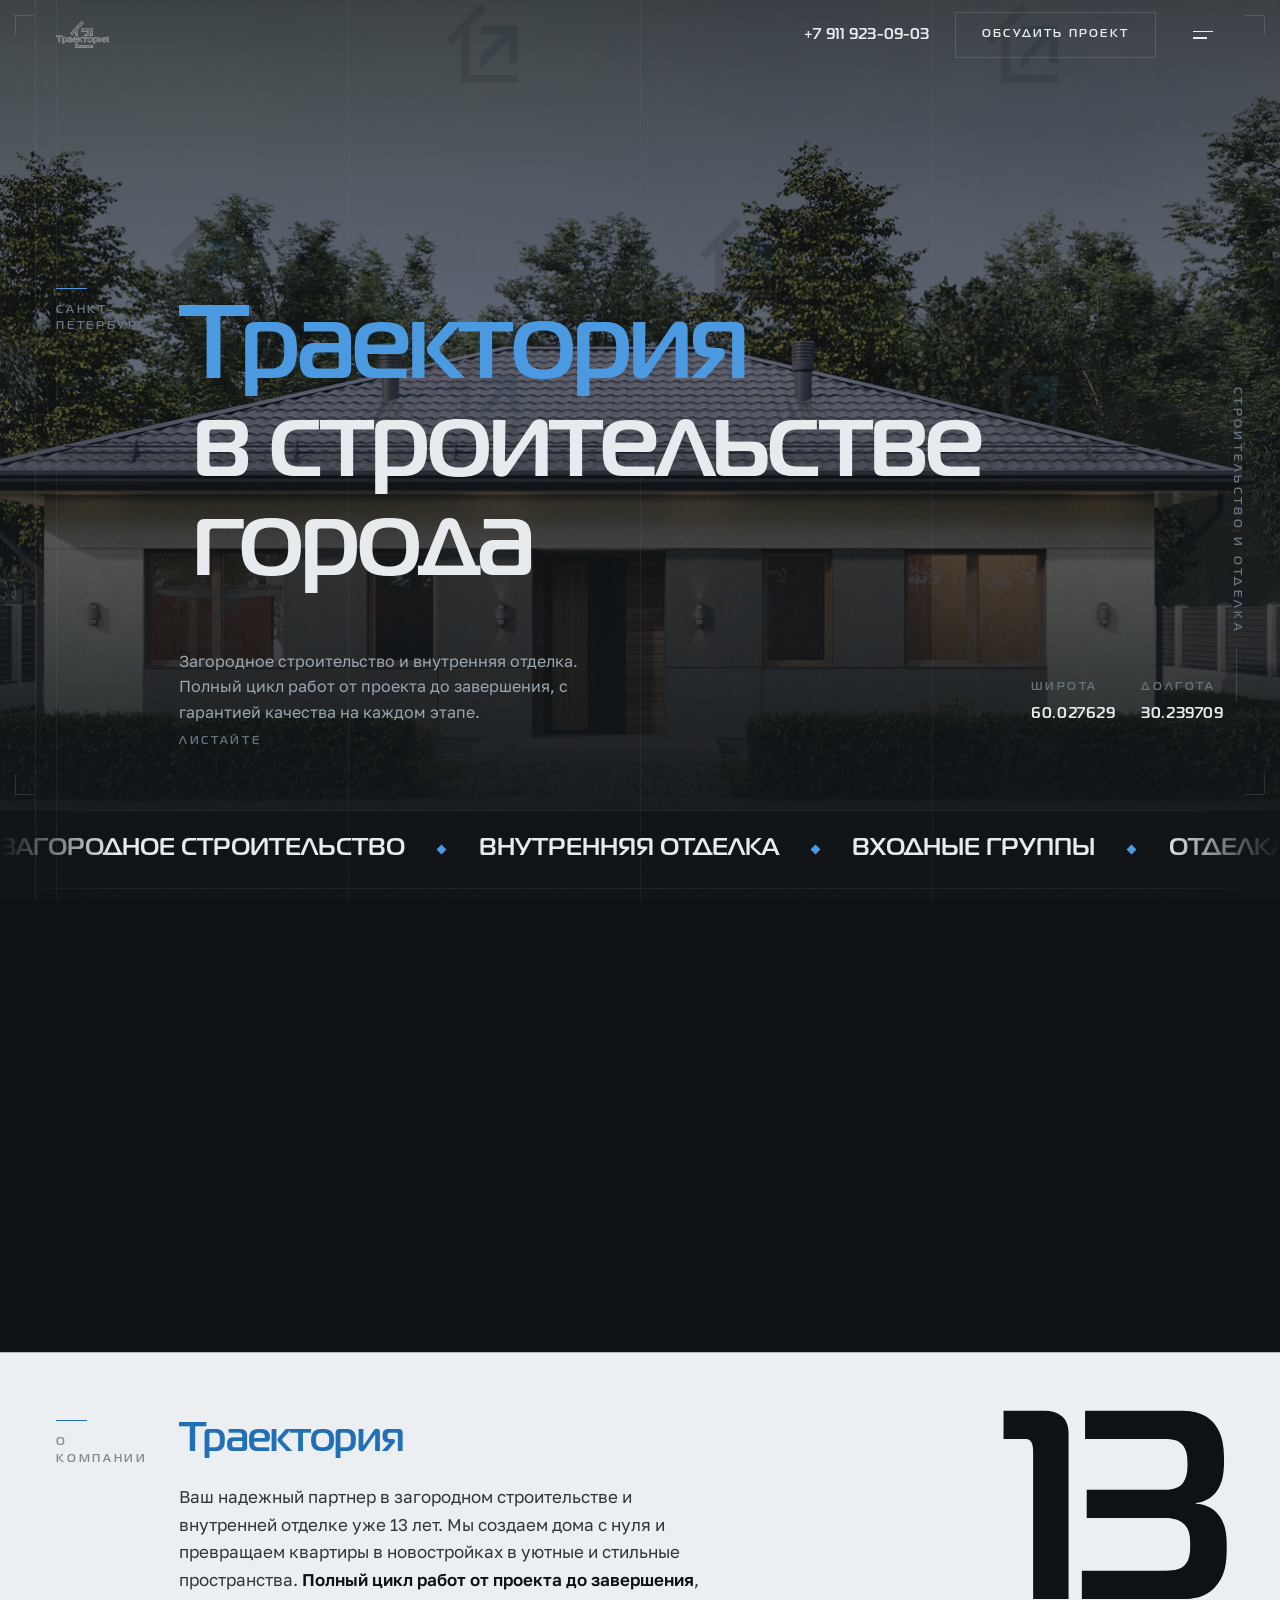
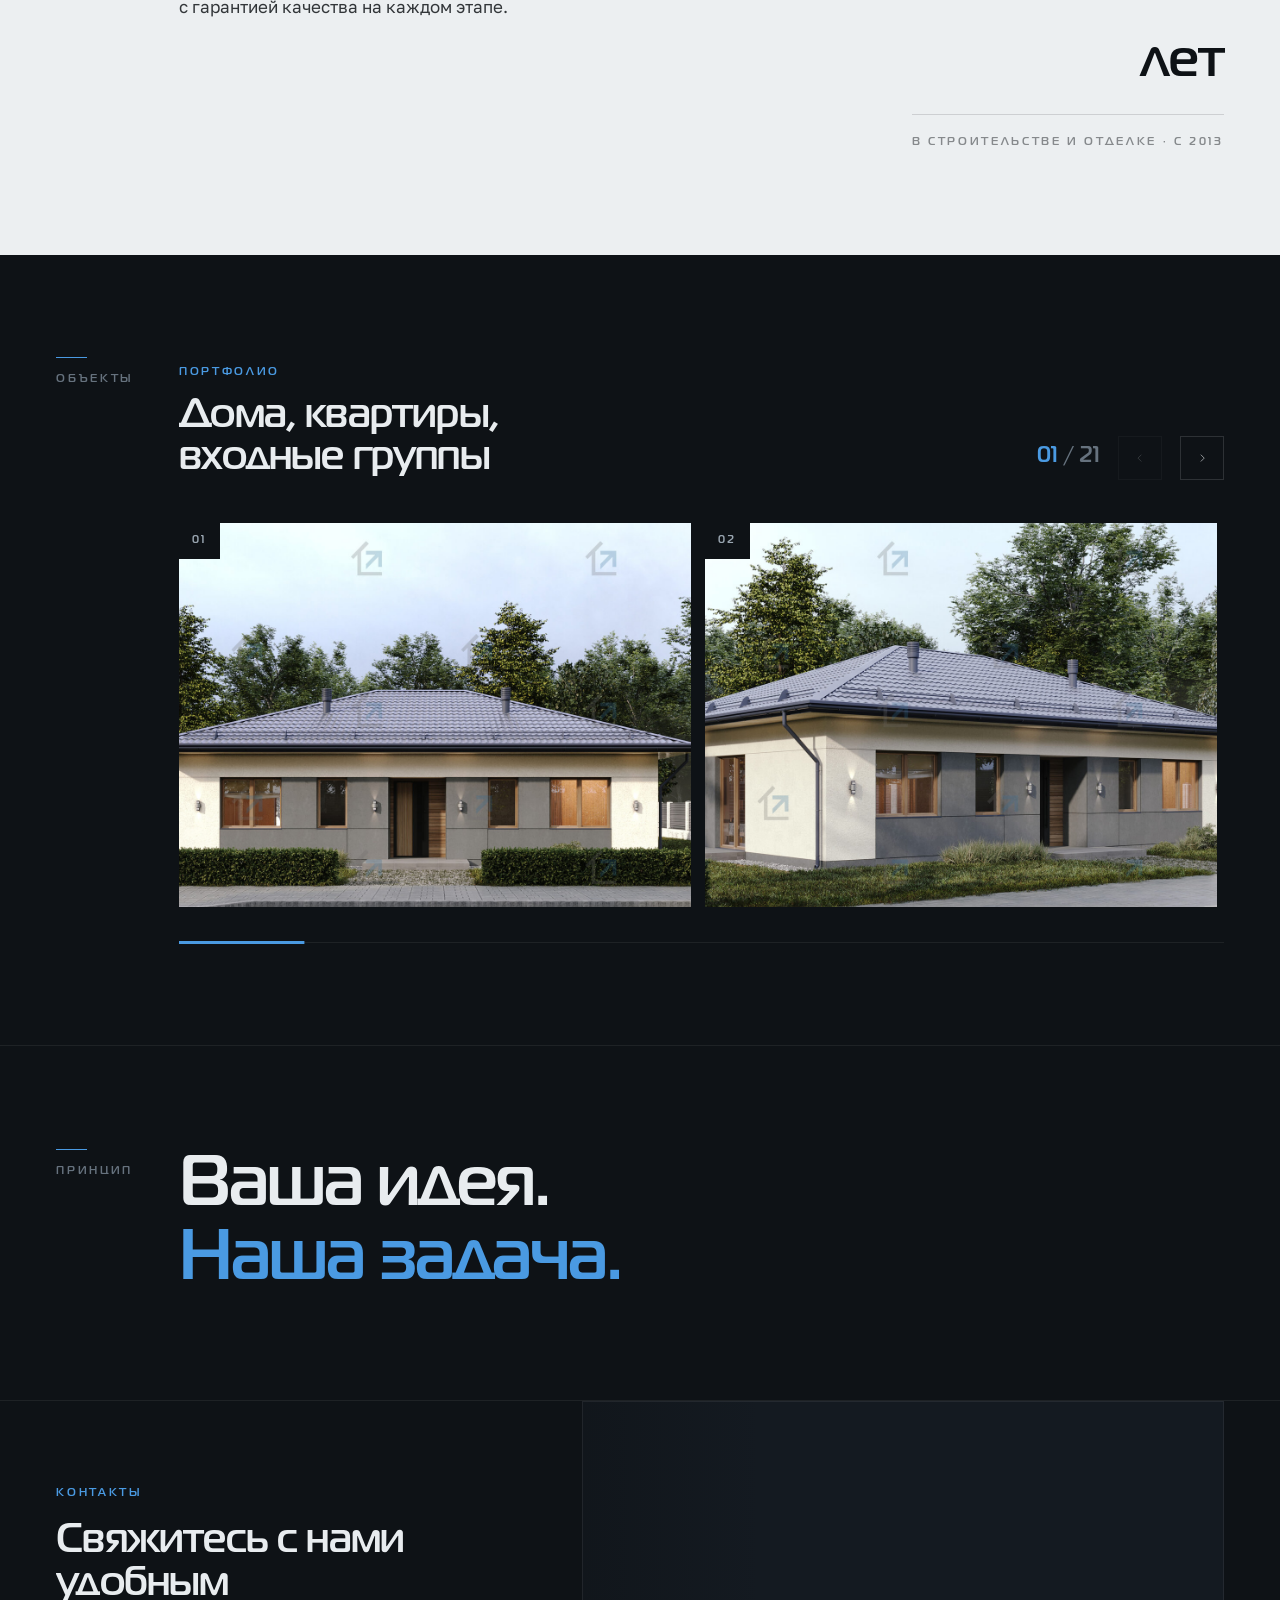
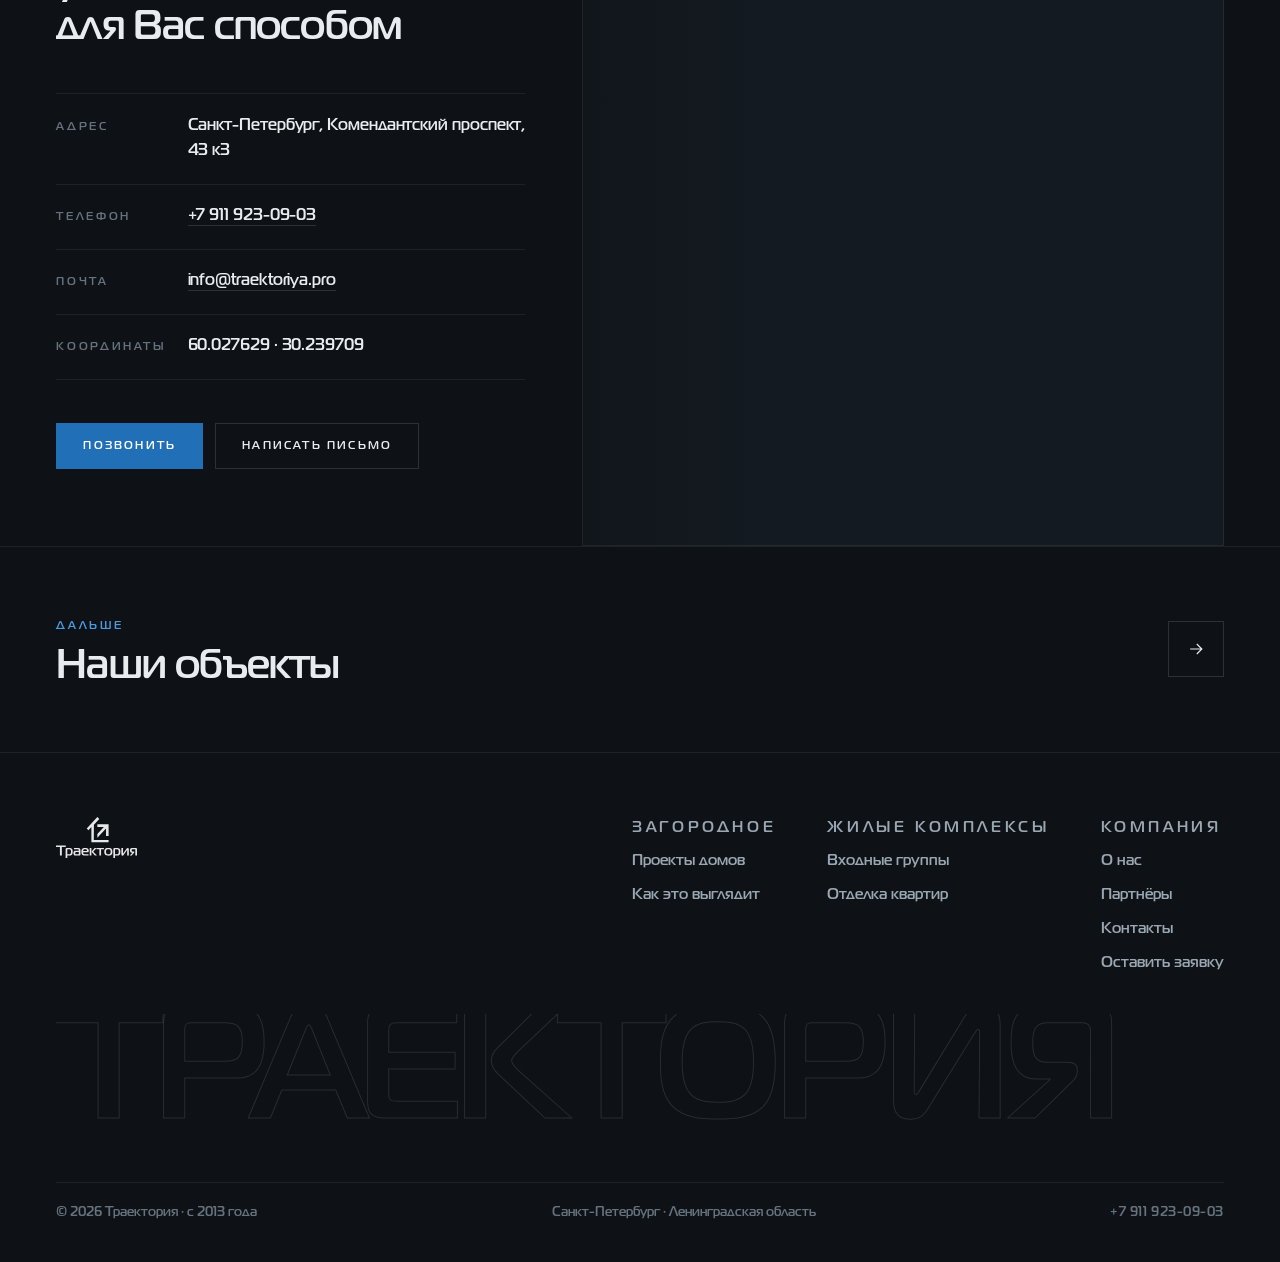
==== index.html @ 1bdcc2de "Сайт Траектория: первая версия" ====
<!DOCTYPE html>
<html lang="ru" class="no-js">
<head>
<meta charset="utf-8">
<meta name="viewport" content="width=device-width, initial-scale=1, viewport-fit=cover">
<title>Траектория. Строительство и отделка</title>
<meta name="description" content="Траектория: загородное строительство и внутренняя отделка в Санкт-Петербурге и Ленинградской области. Полный цикл работ от проекта до завершения, с гарантией качества на каждом этапе. С 2013 года.">
<meta name="theme-color" content="#0e1216">
<link rel="icon" href="assets/img/brand/logo-dark.svg">
<meta property="og:type" content="website">
<meta property="og:title" content="Траектория. Строительство и отделка">
<meta property="og:description" content="Траектория: загородное строительство и внутренняя отделка в Санкт-Петербурге и Ленинградской области. Полный цикл работ от проекта до завершения, с гарантией качества на каждом этапе. С 2013 года.">
<meta property="og:image" content="https://traektoriya.pro/assets/img/home/shot-01.jpg">
<meta property="og:locale" content="ru_RU">
<link rel="preconnect" href="https://fonts.googleapis.com">
<link rel="preconnect" href="https://fonts.gstatic.com" crossorigin>
<link rel="stylesheet" href="https://fonts.googleapis.com/css2?family=Golos+Text:wght@400;500;600&display=swap">
<link rel="stylesheet" href="assets/site.css">
</head>
<body>
<script>document.documentElement.classList.replace('no-js','js');</script>

<a class="skip" href="#main">Перейти к содержанию</a>
<div class="rules" aria-hidden="true"><i></i></div>
<div class="grain" aria-hidden="true"></div>
<div class="cur" id="cur" aria-hidden="true"><span class="cur__t">ТЯНИ</span></div>
<div class="cur-dot" id="curDot" aria-hidden="true"></div>

<div class="load" id="load" role="status" aria-live="polite" aria-label="Загрузка">
  <div class="load__half load__half--t"></div>
  <div class="load__half load__half--b"></div>
  <div class="load__in">
    <div class="load__mark">ТРАЕКТОРИЯ</div>
    <div class="load__line"><i id="loadLine"></i></div>
    <div class="load__meta">
      <span class="label">Санкт-Петербург · Ленинградская область</span>
      <span class="load__pct"><span id="loadPct">00</span><sup>%</sup></span>
    </div>
  </div>
</div>

<div class="gauge" id="gauge" aria-hidden="true"><b id="gaugeFill"></b></div>

<header class="hdr" id="hdr">
  <div class="hdr__in">
    <a class="hdr__logo" href="index.html" aria-label="Траектория, на главную">
      <img src="assets/img/brand/logo-dark.svg" alt="Траектория" width="160" height="38">
    </a>
    <nav class="hdr__nav" aria-label="Основное">
      <a class="hdr__tel mono" href="tel:+79119230903">+7 911 923-09-03</a>
      <a class="cta magnet" href="zayavka.html">Обсудить проект</a>
      <button class="burger" id="burger" type="button" aria-label="Открыть меню" aria-expanded="false" aria-controls="sheet">
        <i></i><i></i>
      </button>
    </nav>
  </div>
</header>

<div class="sheet" id="sheet" aria-hidden="true">
  <nav class="sheet__nav" aria-label="Разделы сайта">
    <div class="sheet__row"><a class="sheet__link" aria-current="page" href="index.html"><span>00</span>Главная</a></div>
    <div class="sheet__row"><a class="sheet__link" href="villageprojects.html"><span>З-01</span>Проекты домов</a></div>
    <div class="sheet__row"><a class="sheet__link" href="villagerealization.html"><span>З-02</span>Как это выглядит</a></div>
    <div class="sheet__row"><a class="sheet__link" href="projects.html"><span>Ж-01</span>ЖК: входные группы</a></div>
    <div class="sheet__row"><a class="sheet__link" href="otdelkajk.html"><span>Ж-02</span>ЖК: отделка квартир</a></div>
    <div class="sheet__row"><a class="sheet__link" href="partners.html"><span>П</span>Партнёры</a></div>
    <div class="sheet__row"><a class="sheet__link" href="about.html"><span>О</span>О компании</a></div>
    <div class="sheet__row"><a class="sheet__link" href="contacts.html"><span>К</span>Контакты</a></div>
  </nav>
  <div class="sheet__foot">
    <a class="mono" href="tel:+79119230903">+7 911 923-09-03</a>
    <a href="mailto:info@traektoriya.pro">info@traektoriya.pro</a>
    <span>Санкт-Петербург, Комендантский проспект, 43&nbsp;к3</span>
  </div>
</div>

<main id="main">

  <section class="phead phead--img" style="min-height:clamp(600px,90svh,940px);display:flex;align-items:flex-end;padding-bottom:clamp(36px,4.6vw,72px)">
    <div class="phead__bg" data-parallax aria-hidden="true" style="inset:-8% 0">
      <img src="assets/img/home/shot-01.jpg" alt="" data-hero-img fetchpriority="high" decoding="async" style="opacity:1">
    </div>
    <span class="marks" aria-hidden="true"></span>
    <span class="edge" aria-hidden="true">Строительство и отделка</span>
    <div class="phead__in wrap grid">
      <span class="label">Санкт-Петербург</span>
      <div>
        <h1 style="font-size:var(--d1);line-height:.94">
          <span class="l" style="--dl:0ms"><span style="color:var(--brand-lift)">Траектория</span></span>
          <span class="l" style="--dl:110ms"><span style="padding-left:.13em">в строительстве</span></span>
          <span class="l" style="--dl:220ms"><span style="padding-left:.13em">города</span></span>
        </h1>
        <div style="margin-top:clamp(30px,4vw,60px);display:flex;flex-wrap:wrap;align-items:flex-end;justify-content:space-between;gap:24px clamp(24px,4vw,64px)">
          <p class="phead__lead rv" style="--dl:120ms;margin:0;max-width:44ch">Загородное строительство и внутренняя отделка.
            Полный цикл работ от проекта до завершения, с гарантией качества на каждом этапе.</p>
          <div class="rv" style="--dl:220ms;display:flex;gap:clamp(16px,2vw,34px);align-items:flex-end">
            <div style="display:grid;gap:6px"><span class="label">Широта</span><b class="mono" style="font-family:var(--display);font-size:clamp(15px,1.15vw,19px)">60.027629</b></div>
            <div style="display:grid;gap:6px"><span class="label">Долгота</span><b class="mono" style="font-family:var(--display);font-size:clamp(15px,1.15vw,19px)">30.239709</b></div>
          </div>
        </div>
        <div class="cue rv" style="--dl:320ms"><i></i><span class="label">Листайте</span></div>
      </div>
    </div>
  </section>

  <div class="ticker" aria-hidden="true">
    <div class="ticker__row">
      <div class="ticker__set"><span>Загородное строительство</span><span>Внутренняя отделка</span><span>Входные группы</span><span>Отделка квартир</span><span>Полный цикл работ</span></div>
      <div class="ticker__set"><span>Загородное строительство</span><span>Внутренняя отделка</span><span>Входные группы</span><span>Отделка квартир</span><span>Полный цикл работ</span></div>
    </div>
  </div>

  <section class="section">
    <div class="wrap grid">
      <span class="label">Подход</span>
      <p class="rv" style="margin:0;font-family:var(--display);font-weight:700;font-size:var(--d2);line-height:1.04;letter-spacing:-.028em">У&nbsp;нас <span style="position:relative;display:inline-block;vertical-align:top"><span id="ghost" style="visibility:hidden;display:block"></span><span id="typed" style="position:absolute;inset:0;display:block;color:var(--brand-lift)"></span></span></p>
    </div>
  </section>

  <section class="section section--paper">
    <div class="wrap grid">
      <span class="label">О компании</span>
      <div style="display:grid;grid-template-columns:minmax(0,1fr) minmax(0,.86fr);gap:clamp(34px,5vw,90px);align-items:start">
        <div>
          <h2 style="margin:0 0 22px;font-family:var(--display);font-weight:700;font-size:var(--d3);line-height:1;letter-spacing:-.02em;color:var(--brand)"><span class="l"><span>Траектория</span></span></h2>
          <div class="article rv" style="--dl:90ms">
            <p>Ваш надежный партнер в загородном строительстве и внутренней отделке уже 13 лет.
            Мы создаем дома с нуля и превращаем квартиры в новостройках в уютные и стильные пространства.
            <strong>Полный цикл работ от проекта до завершения</strong>, с гарантией качества на каждом этапе.</p>
          </div>
        </div>
        <div class="fig rv" style="justify-self:end">
          <span class="fig__n" data-count="13">13</span>
          <span class="fig__u">лет</span>
          <div class="fig__rule"></div>
          <span class="label">В строительстве и отделке · с 2013</span>
        </div>
      </div>
    </div>
  </section>

  <section class="section" id="works">
    <div class="wrap grid">
      <span class="label">Объекты</span>
      <div>
        <div class="works__head">
          <div>
            <span class="label label--brand">Портфолио</span>
            <h2 style="margin:12px 0 0;font-family:var(--display);font-weight:700;font-size:var(--d3);line-height:1.04;letter-spacing:-.02em">
              <span class="l" style="--dl:0ms"><span>Дома, квартиры,</span></span>
              <span class="l" style="--dl:100ms"><span>входные группы</span></span>
            </h2>
          </div>
          <div class="works__ctrl">
            <span class="works__idx" id="wIdx" aria-live="polite"><b>01</b><span> / 21</span></span>
            <button class="arw" id="wPrev" type="button" aria-label="Предыдущий объект"><svg viewBox="0 0 24 24" aria-hidden="true"><path d="M15 4 7 12l8 8"/></svg></button>
            <button class="arw" id="wNext" type="button" aria-label="Следующий объект"><svg viewBox="0 0 24 24" aria-hidden="true"><path d="M9 4l8 8-8 8"/></svg></button>
          </div>
        </div>
        <div class="rail" id="rail" tabindex="0" role="region" aria-label="Лента объектов"></div>
        <div class="works__bar"><i id="wBar"></i></div>
      </div>
    </div>
  </section>

  <section class="section" style="border-top:1px solid var(--rule-soft)">
    <div class="wrap grid">
      <span class="label">Принцип</span>
      <h2 style="margin:0;font-family:var(--display);font-weight:700;font-size:var(--d2);line-height:1.04;letter-spacing:-.028em">
        <span class="l" style="--dl:0ms"><span>Ваша идея.</span></span>
        <span class="l" style="--dl:120ms"><span><em style="font-style:normal;color:var(--brand-lift)">Наша задача.</em></span></span>
      </h2>
    </div>
  </section>

  <section class="contact" id="contact">
    <div class="wrap">
      <div class="contact__grid">
        <div class="contact__panel">
          <span class="label label--brand">Контакты</span>
          <h2 class="contact__title">
            <span class="l" style="--dl:0ms"><span>Свяжитесь с нами удобным</span></span>
            <span class="l" style="--dl:100ms"><span>для Вас способом</span></span>
          </h2>
          <div class="rows rv">
            <div class="row"><span class="label">Адрес</span><span class="row__v">Санкт-Петербург, Комендантский проспект, 43&nbsp;к3</span></div>
            <div class="row"><span class="label">Телефон</span><span class="row__v mono"><a href="tel:+79119230903">+7 911 923-09-03</a></span></div>
            <div class="row"><span class="label">Почта</span><span class="row__v"><a href="mailto:info@traektoriya.pro">info@traektoriya.pro</a></span></div>
            <div class="row"><span class="label">Координаты</span><span class="row__v mono">60.027629 · 30.239709</span></div>
          </div>
          <div class="contact__cta rv" style="--dl:90ms">
            <a class="cta cta--solid magnet" href="tel:+79119230903">Позвонить</a>
            <a class="cta magnet" href="mailto:info@traektoriya.pro">Написать письмо</a>
          </div>
        </div>
        <div class="contact__map">
          <iframe loading="lazy" title="Карта: Санкт-Петербург, Комендантский проспект, 43 к3"
            src="https://yandex.ru/map-widget/v1/?ll=30.239709%2C60.027629&amp;z=16&amp;pt=30.239709,60.027629,pm2blm"></iframe>
        </div>
      </div>
    </div>
  </section>

  <a class="next" href="projects.html">
    <div class="wrap next__in">
      <div>
        <span class="label label--brand">Дальше</span>
        <div class="next__t" style="margin-top:10px">Наши объекты</div>
      </div>
      <span class="next__a" aria-hidden="true">
        <svg viewBox="0 0 24 24"><path d="M5 12h14M13 6l6 6-6 6"/></svg>
      </span>
    </div>
  </a>
</main>

<footer class="ftr">
  <div class="wrap">
    <div class="ftr__top">
      <a class="ftr__logo" href="index.html" aria-label="Траектория, на главную">
        <img src="assets/img/brand/logo-light.svg" alt="Траектория" width="180" height="54" loading="lazy">
      </a>
      <div class="ftr__cols">
        <div class="ftr__col">
          <span class="label">Загородное</span>
          <a href="villageprojects.html">Проекты домов</a>
          <a href="villagerealization.html">Как это выглядит</a>
        </div>
        <div class="ftr__col">
          <span class="label">Жилые комплексы</span>
          <a href="projects.html">Входные группы</a>
          <a href="otdelkajk.html">Отделка квартир</a>
        </div>
        <div class="ftr__col">
          <span class="label">Компания</span>
          <a href="about.html">О нас</a>
          <a href="partners.html">Партнёры</a>
          <a href="contacts.html">Контакты</a>
          <a href="zayavka.html">Оставить заявку</a>
        </div>
      </div>
    </div>
    <div class="ftr__mark" aria-hidden="true">ТРАЕКТОРИЯ</div>
    <div class="ftr__bot">
      <span>© <span id="yr">2026</span> Траектория · с 2013 года</span>
      <span>Санкт-Петербург · Ленинградская область</span>
      <a class="mono" href="tel:+79119230903">+7 911 923-09-03</a>
    </div>
  </div>
</footer>

<div class="dock" id="dock">
  <div class="dock__in">
    <a class="cta cta--solid" href="tel:+79119230903">Позвонить</a>
    <a class="cta" href="zayavka.html">Заявка</a>
  </div>
</div>

<div class="lb" id="lb" role="dialog" aria-modal="true" aria-label="Просмотр объекта">
  <div class="lb__bar">
    <span class="lb__title" id="lbTitle"></span>
    <button class="lb__x" id="lbX" type="button" aria-label="Закрыть">
      <svg viewBox="0 0 24 24" aria-hidden="true"><path d="M5 5l14 14M19 5L5 19"/></svg>
    </button>
  </div>
  <div class="lb__fig"><img id="lbImg" alt=""></div>
  <div class="lb__nav">
    <button class="arw" id="lbPrev" type="button" aria-label="Предыдущее фото">
      <svg viewBox="0 0 24 24" aria-hidden="true"><path d="M15 4 7 12l8 8"/></svg>
    </button>
    <span class="lb__idx" id="lbIdx">01 / 01</span>
    <button class="arw" id="lbNext" type="button" aria-label="Следующее фото">
      <svg viewBox="0 0 24 24" aria-hidden="true"><path d="M9 4l8 8-8 8"/></svg>
    </button>
  </div>
</div>

<script type="application/ld+json">
{"@context":"https://schema.org","@type":"GeneralContractor","name":"Траектория",
"url":"https://traektoriya.pro/","telephone":"+7 911 923-09-03","email":"info@traektoriya.pro","foundingDate":"2013",
"address":{"@type":"PostalAddress","streetAddress":"Комендантский проспект, 43 к3","addressLocality":"Санкт-Петербург","addressCountry":"RU"},
"geo":{"@type":"GeoCoordinates","latitude":60.027629,"longitude":30.239709},
"areaServed":["Санкт-Петербург","Ленинградская область"]}
</script>

<script>
window.SHOTS=["assets/img/home/shot-01.jpg", "assets/img/home/shot-02.jpg", "assets/img/home/shot-03.jpg", "assets/img/home/shot-04.jpg", "assets/img/home/shot-05.jpg", "assets/img/home/shot-06.jpg", "assets/img/home/shot-07.jpg", "assets/img/home/shot-08.jpg", "assets/img/home/shot-09.jpg", "assets/img/home/shot-10.jpg", "assets/img/home/shot-11.jpg", "assets/img/home/shot-12.jpg", "assets/img/home/shot-13.jpg", "assets/img/home/shot-14.jpg", "assets/img/home/shot-15.jpg", "assets/img/home/shot-16.jpg", "assets/img/home/shot-17.jpg", "assets/img/home/shot-18.jpg", "assets/img/home/shot-19.jpg", "assets/img/home/shot-20.jpg", "assets/img/home/shot-21.jpg"];
window.PHRASES=["полный цикл работ", "свой проект и своя бригада", "дома под ключ", "отделка квартир в новостройках", "гарантия на каждом этапе"];
</script>
<script src="assets/site.js"></script>
</body>
</html>
---- assets/site.css ----
/* Оформление сайта: токены, сетка, компоненты. */

/* Фирменный шрифт заголовков */
@font-face{font-family:'Magistral';font-weight:700;font-style:normal;font-display:swap;
  src:url('MagistralC-Bold.woff') format('woff')}

:root{
  --ground:#0e1216;
  --ground-2:#141a21;
  --ground-3:#1a222b;
  --paper:#eceff1;
  --ink:#0e1216;

  --brand:#206fb7;
  --brand-lift:#4a9ae2;

  --text:#e8ecef;
  --text-dim:#9aa6b1;
  --text-mute:#66727e;
  --rule:rgba(232,236,239,.14);
  --rule-soft:rgba(232,236,239,.07);
  --rule-ink:rgba(14,18,22,.14);

  --display:'Magistral','Arial Narrow',Arial,sans-serif;
  --text-face:'Golos Text','Onest','Manrope',-apple-system,BlinkMacSystemFont,'Segoe UI',Roboto,Arial,sans-serif;

  --gut:clamp(20px,4.4vw,72px);
  --rail:clamp(0px,7vw,116px);
  --col:min(100% - 2 * var(--gut), 1320px);
  --hdr:clamp(64px,5.4vw,92px);

  --d1:clamp(44px,8.2vw,150px);
  --d2:clamp(34px,5.6vw,104px);
  --d3:clamp(26px,3.2vw,56px);
  --d4:clamp(21px,1.9vw,32px);
  --num:clamp(150px,21vw,330px);
  --body:clamp(16px,1.12vw,19px);
  --label:11px;

  --exp:cubic-bezier(.16,1,.3,1);
  --smooth:cubic-bezier(.5,0,0,1);
}

*,*::before,*::after{box-sizing:border-box}
html{-webkit-text-size-adjust:100%;overflow-x:clip;scroll-behavior:smooth}
@media (prefers-reduced-motion:reduce){html{scroll-behavior:auto}}
body{margin:0;background:var(--ground);color:var(--text);
     font-family:var(--text-face);font-size:var(--body);font-weight:400;line-height:1.6;
     -webkit-font-smoothing:antialiased;overflow-x:hidden}
a{color:inherit;text-decoration:none}
img{display:block;max-width:100%}
button{font:inherit;color:inherit;background:none;border:0;cursor:pointer}
:focus-visible{outline:1px solid var(--brand-lift);outline-offset:4px}
::selection{background:var(--brand);color:#fff}

.wrap{width:var(--col);margin-inline:auto}
.grid{display:grid;grid-template-columns:var(--rail) minmax(0,1fr);gap:0 clamp(16px,2.6vw,44px)}
.grid>.label{align-self:start;position:sticky;top:calc(env(safe-area-inset-top,0px) + var(--hdr) + 26px)}
@media (max-width:820px){
  .grid{grid-template-columns:1fr}
  .grid>.label{position:relative;top:auto;margin-bottom:14px}
}

.grain{position:fixed;inset:0;z-index:6;pointer-events:none;opacity:.045;contain:strict;
  transform:translateZ(0);
  background-image:url("data:image/svg+xml;utf8,<svg xmlns='http://www.w3.org/2000/svg' width='180' height='180'><filter id='n'><feTurbulence type='fractalNoise' baseFrequency='.85' numOctaves='3' stitchTiles='stitch'/></filter><rect width='180' height='180' filter='url(%23n)' opacity='.85'/></svg>")}
@media (prefers-reduced-motion:reduce){.grain{display:none}}

.label{font-family:var(--display);font-size:var(--label);font-weight:500;letter-spacing:.24em;text-transform:uppercase;
       color:var(--text-mute);font-variant-numeric:tabular-nums;line-height:1.5}
.label--brand{color:var(--brand-lift)}
.mono{font-family:var(--display);font-variant-numeric:tabular-nums;letter-spacing:.04em}

.l{display:block;overflow:hidden}
.l>span{display:block}
.js .l>span{transform:translateY(103%);transition:transform 1.1s var(--exp) var(--dl,0ms)}
.js .l.in>span{transform:none}
.js .rv{opacity:0;transform:translateY(20px);
        transition:opacity .85s var(--exp) var(--dl,0ms),transform .85s var(--exp) var(--dl,0ms)}
.js .rv.in{opacity:1;transform:none}
@media (prefers-reduced-motion:reduce){.js .rv,.js .l>span{opacity:1;transform:none;transition:none}}

/* Экран загрузки */
.load{position:fixed;inset:0;z-index:100}
.load[hidden]{display:none}
.load__half{position:absolute;left:0;right:0;height:50%;background:var(--ground);
            transition:transform 1.15s var(--exp)}
.load__half--t{top:0}
.load__half--b{bottom:0}
.load.out .load__half--t{transform:translateY(-100.5%)}
.load.out .load__half--b{transform:translateY(100.5%)}
.load__in{position:absolute;left:50%;top:50%;transform:translate(-50%,-50%);
          width:min(560px,78vw);transition:opacity .45s var(--smooth),transform .8s var(--exp)}
.load.out .load__in{opacity:0;transform:translate(-50%,-70%)}
.load__mark{font-family:var(--display);font-weight:700;font-size:clamp(26px,3.6vw,46px);
            letter-spacing:.02em;line-height:1;clip-path:inset(0 100% 0 0);
            transition:clip-path 1.15s var(--exp) .12s}
.load.go .load__mark{clip-path:inset(0 0 0 0)}
.load__line{position:relative;height:1px;background:var(--rule-soft);margin:26px 0 14px;overflow:hidden}
.load__line i{position:absolute;inset:0;background:var(--brand-lift);
              transform:scaleX(0);transform-origin:0 50%;will-change:transform}
.load__meta{display:flex;justify-content:space-between;align-items:baseline;gap:16px}
.load__pct{font-family:var(--display);font-size:clamp(28px,3.4vw,42px);line-height:1;
           font-variant-numeric:tabular-nums}
.load__pct sup{font-family:var(--display);font-size:.32em;font-weight:500;vertical-align:super;
               margin-left:.25em;color:var(--text-mute)}

/* Курсор */
.cur,.cur-dot{position:fixed;left:0;top:0;z-index:95;pointer-events:none;border-radius:50%;
              opacity:0;will-change:transform}
.cur{width:40px;height:40px;margin:-20px 0 0 -20px;border:1px solid var(--rule);
     transition:opacity .3s,width .4s var(--exp),height .4s var(--exp),margin .4s var(--exp),
                background-color .4s var(--smooth),border-color .4s}
.cur-dot{width:5px;height:5px;margin:-2.5px 0 0 -2.5px;background:var(--brand-lift);transition:opacity .3s}
.cur__t{position:absolute;inset:0;display:grid;place-items:center;font-family:var(--display);font-size:9px;font-weight:700;
        letter-spacing:.16em;color:#fff;opacity:0;transition:opacity .3s}
.has-cur .cur,.has-cur .cur-dot{opacity:1}
.has-cur .cur.hot{width:72px;height:72px;margin:-36px 0 0 -36px;border-color:var(--brand-lift);
                  background:rgba(74,154,226,.12)}
.has-cur .cur.grab{width:82px;height:82px;margin:-41px 0 0 -41px;border-color:transparent;background:var(--brand)}
.has-cur .cur.grab .cur__t{opacity:1}
.has-cur .cur-dot.hide{opacity:0}
@media (hover:hover) and (pointer:fine){.has-cur,.has-cur a,.has-cur button,.has-cur .rail{cursor:none}}
@media (hover:none),(pointer:coarse),(prefers-reduced-motion:reduce){.cur,.cur-dot{display:none}}

/* Шкала слева */
.gauge{position:fixed;left:calc(var(--gut) / 1.6);top:0;bottom:0;width:1px;background:var(--rule-soft);
       z-index:4;pointer-events:none;contain:strict}
.gauge b{position:absolute;left:-1px;top:0;width:3px;height:100%;background:var(--brand-lift);
         transform:scaleY(0);transform-origin:50% 0;will-change:transform}
.gauge i{position:absolute;left:-4px;width:9px;height:1px;background:var(--rule)}
@media (max-width:1100px){.gauge{display:none}}

/* Шапка */
.hdr{position:fixed;top:0;left:0;right:0;z-index:40;padding-top:env(safe-area-inset-top,0px);
     background:rgba(14,18,22,0);transition:background .45s var(--smooth)}
.hdr::after{content:'';position:absolute;left:0;right:0;bottom:0;height:1px;background:var(--rule-soft);
            opacity:0;transition:opacity .45s}
.hdr.solid{background:rgba(14,18,22,.78);backdrop-filter:blur(18px) saturate(150%);
           -webkit-backdrop-filter:blur(18px) saturate(150%)}
.hdr.solid::after{opacity:1}
.hdr__in{width:var(--col);margin-inline:auto;height:var(--hdr);
         display:flex;align-items:center;justify-content:space-between;gap:24px}
.hdr__logo img{height:clamp(26px,2.1vw,38px);width:auto;filter:brightness(0) invert(1)}
.hdr__nav{display:flex;align-items:center;gap:clamp(16px,2vw,34px)}
.hdr__tel{font-family:var(--display);font-size:15px;font-weight:700;letter-spacing:.01em;font-variant-numeric:tabular-nums;position:relative}
.hdr__tel::after{content:'';position:absolute;left:0;right:0;bottom:-4px;height:1px;background:var(--brand-lift);
                 transform:scaleX(0);transform-origin:0 50%;transition:transform .5s var(--exp)}
.hdr__tel:hover::after{transform:scaleX(1)}
@media (max-width:900px){.hdr__tel{display:none}}

.cta{position:relative;display:inline-flex;align-items:center;justify-content:center;gap:12px;
     height:46px;padding:0 26px;overflow:hidden;isolation:isolate;white-space:nowrap;
     font-family:var(--display);font-size:11px;font-weight:700;letter-spacing:.2em;text-transform:uppercase;
     border:1px solid var(--rule);color:var(--text);
     transition:color .45s var(--smooth),border-color .45s,transform .5s var(--exp)}
.cta::before{content:'';position:absolute;inset:0;z-index:-1;background:var(--brand);
             transform:translateY(101%);transition:transform .55s var(--exp)}
.cta:hover{color:#fff;border-color:var(--brand)}
.cta:hover::before{transform:none}
.cta--solid{background:var(--brand);border-color:var(--brand);color:#fff}
.cta--solid::before{background:#fff}
.cta--solid:hover{color:var(--ink)}
.cta--ink{border-color:var(--rule-ink);color:var(--ink)}
.cta--ink:hover{color:#fff;border-color:var(--brand)}

.burger{width:42px;height:42px;display:grid;place-items:center;position:relative}
.burger i{position:absolute;left:11px;right:11px;height:1.5px;background:currentColor;transition:.45s var(--exp)}
.burger i:nth-child(1){top:17px}
.burger i:nth-child(2){bottom:17px;right:17px}
.burger[aria-expanded="true"] i:nth-child(1){top:20px;transform:rotate(45deg)}
.burger[aria-expanded="true"] i:nth-child(2){bottom:20px;right:11px;transform:rotate(-45deg)}

.sheet{position:fixed;inset:0;z-index:39;background:var(--ground-2);display:grid;align-content:center;
       padding:calc(var(--gut) + 60px) 0;clip-path:inset(0 0 100% 0);
       transition:clip-path .8s var(--exp);visibility:hidden;overflow-y:auto}
.sheet.on{clip-path:inset(0 0 0 0);visibility:visible}
.sheet__nav{width:var(--col);margin-inline:auto;display:grid}
.sheet__row{border-top:1px solid var(--rule-soft)}
.sheet__row:last-of-type{border-bottom:1px solid var(--rule-soft)}
.sheet__link{display:flex;align-items:baseline;gap:clamp(14px,2vw,32px);padding:clamp(12px,1.5vw,22px) 0;
             font-family:var(--display);font-size:clamp(22px,3vw,46px);line-height:1;letter-spacing:-.01em;
             transition:color .4s var(--smooth),padding-left .5s var(--exp)}
.sheet__link:hover,.sheet__link[aria-current="page"]{color:var(--brand-lift)}
.sheet__link:hover{padding-left:14px}
.sheet__link span{font-family:var(--display);font-size:var(--label);font-weight:500;letter-spacing:.2em;
                  color:var(--text-mute);flex:0 0 auto}
.sheet__foot{width:var(--col);margin-inline:auto;margin-top:clamp(28px,3.4vw,56px);
             display:flex;flex-wrap:wrap;gap:8px clamp(24px,4vw,60px);font-family:var(--display);font-size:15px;color:var(--text-dim)}
.sheet__foot a:hover{color:var(--brand-lift)}

/* Заголовок страницы */
.phead{padding:calc(var(--hdr) + clamp(48px,8vh,120px)) 0 clamp(40px,5vw,84px);
       border-bottom:1px solid var(--rule-soft);position:relative;overflow:hidden}
.phead--img{border-bottom:0}
.phead__bg{position:absolute;inset:0;z-index:0}
.phead__bg img{width:100%;height:100%;object-fit:cover;opacity:.5}
.phead__bg::after{content:'';position:absolute;inset:0;
  background:linear-gradient(180deg,rgba(14,18,22,.85),rgba(14,18,22,.55) 45%,var(--ground))}
.phead__in{position:relative;z-index:2}
.phead h1{margin:14px 0 0;font-family:var(--display);font-weight:700;font-size:var(--d2);
          line-height:1.02;letter-spacing:-.028em}
.phead__lead{margin:clamp(20px,2.4vw,34px) 0 0;max-width:56ch;color:var(--text-dim);
             font-size:clamp(16px,1.15vw,20px);line-height:1.6}
.crumbs{display:flex;flex-wrap:wrap;gap:10px;align-items:center;font-family:var(--display);font-size:var(--label);
        letter-spacing:.2em;text-transform:uppercase;color:var(--text-mute)}
.crumbs a:hover{color:var(--brand-lift)}
.crumbs i{width:16px;height:1px;background:var(--rule);display:block}

/* Бегущая строка */
.ticker{border-block:1px solid var(--rule-soft);overflow:hidden;padding:clamp(16px,1.5vw,24px) 0;
        -webkit-mask-image:linear-gradient(90deg,transparent,#000 9%,#000 91%,transparent);
        mask-image:linear-gradient(90deg,transparent,#000 9%,#000 91%,transparent)}
.ticker__row{display:flex;width:max-content;animation:march 46s linear infinite;will-change:transform}
.ticker:hover .ticker__row{animation-play-state:paused}
.ticker__set{display:flex;align-items:center;flex:0 0 auto}
.ticker__set span{display:flex;align-items:center;gap:clamp(22px,2.6vw,46px);
                  padding-right:clamp(22px,2.6vw,46px);font-family:var(--display);font-weight:700;
                  font-size:clamp(17px,1.9vw,30px);text-transform:uppercase}
.ticker__set span::after{content:'';width:7px;height:7px;flex:0 0 auto;background:var(--brand-lift);
                         transform:rotate(45deg)}
@keyframes march{to{transform:translate3d(-50%,0,0)}}
@media (prefers-reduced-motion:reduce){.ticker__row{animation:none}}

/* Карточки объектов */
.section{padding:clamp(64px,8vw,140px) 0}
.section--tight{padding:clamp(48px,5vw,90px) 0}
.section--paper{background:var(--paper);color:var(--ink)}
.section--paper .label{color:rgba(14,18,22,.46)}
.section--paper .label--brand{color:var(--brand)}
.shead{margin:0 0 clamp(26px,3vw,48px)}
.shead h2{margin:12px 0 0;font-family:var(--display);font-weight:700;font-size:var(--d3);
          line-height:1.04;letter-spacing:-.02em}

.cards{display:grid;grid-template-columns:repeat(auto-fill,minmax(min(100%,330px),1fr));
       gap:clamp(12px,1.4vw,22px)}
.card{position:relative;text-align:left;padding:0;display:block;width:100%;
      background:var(--ground-2);overflow:hidden;aspect-ratio:4/3}
.card__img{position:absolute;inset:0}
.card__img img{width:100%;height:100%;object-fit:cover;transform:scale(1.04);
               transition:transform 1.1s var(--exp),opacity .6s}
.card:hover .card__img img{transform:scale(1.11)}
.card__veil{position:absolute;inset:0;
  background:linear-gradient(180deg,rgba(14,18,22,.15),rgba(14,18,22,.28) 45%,rgba(14,18,22,.88));
  transition:background .5s var(--smooth)}
.card:hover .card__veil{background:linear-gradient(180deg,rgba(14,18,22,.1),rgba(32,111,183,.2) 45%,rgba(14,18,22,.9))}
.card__body{position:absolute;inset:auto 0 0 0;padding:clamp(18px,1.6vw,26px);
            display:grid;gap:9px;justify-items:start}
.card__name{font-family:var(--display);font-weight:700;font-size:var(--d4);line-height:1.08;
            letter-spacing:-.015em;text-wrap:balance}
.card__meta{font-family:var(--display);font-size:var(--label);letter-spacing:.2em;text-transform:uppercase;color:var(--text-dim);
            font-variant-numeric:tabular-nums;white-space:nowrap}
.card__no{position:absolute;left:0;top:0;padding:9px 13px;background:var(--ground);
          font-family:var(--display);font-size:var(--label);letter-spacing:.2em;color:var(--text-dim);font-variant-numeric:tabular-nums}

/* Лента (главная) */
.rail{display:flex;gap:clamp(10px,1.1vw,18px);overflow-x:auto;overscroll-behavior-x:contain;
      scroll-snap-type:x mandatory;scrollbar-width:none;padding-bottom:4px;
      min-height:calc(clamp(268px,40vw,620px) * .75)}
.rail::-webkit-scrollbar{display:none}
.rail.drag{scroll-snap-type:none}
.shot{flex:0 0 clamp(268px,40vw,620px);scroll-snap-align:start;position:relative;margin:0;
      aspect-ratio:4/3;overflow:hidden;background:var(--ground-2)}
.shot__img{position:absolute;inset:0;overflow:hidden}
.shot img{width:100%;height:100%;object-fit:cover;transform:scale(1.06);
          transition:transform 1.1s var(--exp);-webkit-user-drag:none;user-select:none}
.shot:hover img{transform:scale(1.12)}
.shot__n{position:absolute;left:0;top:0;padding:9px 13px;background:var(--ground);
         font-family:var(--display);font-size:var(--label);letter-spacing:.2em;color:var(--text-dim);
         font-variant-numeric:tabular-nums;z-index:2}
.works__head{display:flex;flex-wrap:wrap;align-items:flex-end;justify-content:space-between;
             gap:20px clamp(24px,4vw,60px);margin-bottom:clamp(28px,3.4vw,54px)}
.works__ctrl{display:flex;align-items:center;gap:18px}
.works__idx{font-family:var(--display);font-size:clamp(20px,1.7vw,28px);font-variant-numeric:tabular-nums}
.works__idx b{color:var(--brand-lift);font-weight:700}
.works__idx span{color:var(--text-mute)}
.works__bar{height:1px;background:var(--rule-soft);margin-top:clamp(22px,2.4vw,36px);position:relative}
.works__bar i{position:absolute;left:0;top:-1px;height:3px;width:100%;background:var(--brand-lift);
              transform:scaleX(.12);transform-origin:0 50%;will-change:transform}
.arw{width:clamp(44px,3.4vw,56px);height:clamp(44px,3.4vw,56px);border:1px solid var(--rule);
     display:grid;place-items:center;transition:background .4s var(--smooth),border-color .4s,color .4s}
.arw:hover{background:var(--brand);border-color:var(--brand);color:#fff}
.arw:disabled{opacity:.28}
.arw:disabled:hover{background:none;border-color:var(--rule);color:inherit}
.arw svg{width:34%;fill:none;stroke:currentColor;stroke-width:1.4}

/* Статья */
.article{max-width:62ch}
.article p{margin:0 0 1.15em;font-size:clamp(17px,1.28vw,22px);line-height:1.62;color:rgba(14,18,22,.84)}
.article p:last-child{margin-bottom:0}
.article strong{font-weight:600;color:var(--ink)}
.article--dark p{color:var(--text-dim)}
.article--dark strong{color:var(--text)}
.lede{font-size:clamp(19px,1.6vw,28px) !important;line-height:1.45 !important;
      color:var(--ink) !important;font-weight:500}
.article--dark .lede{color:var(--text) !important}

.fig{text-align:right;padding-top:6px}
@media (max-width:900px){.fig{text-align:left}}
.fig__n{display:block;font-family:var(--display);font-weight:700;font-size:var(--num);line-height:.76;
        letter-spacing:-.05em;font-variant-numeric:tabular-nums}
.fig__u{display:block;font-family:var(--display);font-weight:700;font-size:clamp(34px,4.1vw,66px);
        line-height:1;letter-spacing:-.02em;margin-top:.1em}
.fig__rule{height:1px;background:var(--rule-ink);margin:clamp(18px,2vw,30px) 0 12px;
           transform:scaleX(0);transform-origin:100% 50%;transition:transform 1.1s var(--exp) .25s}
@media (max-width:900px){.fig__rule{transform-origin:0 50%}}
.fig.in .fig__rule{transform:scaleX(1)}

/* Факты списком */
.facts{display:grid;gap:0}
.fact{display:grid;grid-template-columns:clamp(96px,11vw,170px) minmax(0,1fr);gap:16px;
      padding:clamp(15px,1.5vw,24px) 0;border-top:1px solid var(--rule-soft);align-items:baseline}
.facts .fact:last-child{border-bottom:1px solid var(--rule-soft)}
.section--paper .fact{border-color:var(--rule-ink)}
.fact__v{font-family:var(--display);font-weight:700;font-size:clamp(16px,1.12vw,19px);letter-spacing:-.005em}

/* Партнёры */
.partners{display:grid;grid-template-columns:repeat(auto-fill,minmax(min(100%,260px),1fr));
          gap:clamp(12px,1.3vw,20px)}
.partner{border:1px solid var(--rule-soft);padding:clamp(22px,2.2vw,34px);display:grid;gap:16px;
         align-content:start;transition:border-color .45s var(--smooth),background .45s}
.partner:hover{border-color:var(--rule);background:var(--ground-2)}
.partner__logo{height:56px;display:flex;align-items:center}
.partner__logo img{max-height:56px;width:auto;object-fit:contain;
                   filter:grayscale(1) brightness(1.7) contrast(.9);opacity:.92}
.partner__name{font-family:var(--display);font-weight:700;font-size:var(--d4);line-height:1.1}
.partner__txt{font-size:15px;line-height:1.55;color:var(--text-dim)}

/* Просмотр фото */
.lb{position:fixed;inset:0;z-index:98;background:rgba(8,11,14,.95);
    backdrop-filter:blur(10px);-webkit-backdrop-filter:blur(10px);
    display:grid;grid-template-rows:auto 1fr auto;gap:14px;
    padding:clamp(14px,2vw,30px) clamp(14px,2vw,30px) calc(clamp(14px,2vw,30px) + env(safe-area-inset-bottom,0px));
    opacity:0;visibility:hidden;transition:opacity .45s var(--smooth),visibility .45s}
.lb.on{opacity:1;visibility:visible}
.lb__bar{display:flex;align-items:center;justify-content:space-between;gap:16px}
.lb__title{font-family:var(--display);font-weight:700;font-size:clamp(15px,1.4vw,22px)}
.lb__fig{position:relative;display:grid;place-items:center;min-height:0}
.lb__fig img{max-width:100%;max-height:100%;width:auto;height:auto;object-fit:contain;
             opacity:0;transform:scale(.985);transition:opacity .5s var(--smooth),transform .7s var(--exp)}
.lb.ready .lb__fig img{opacity:1;transform:none}
.lb__nav{display:flex;justify-content:center;align-items:center;gap:12px}
.lb__idx{font-family:var(--display);font-size:16px;font-variant-numeric:tabular-nums;min-width:86px;
         text-align:center;color:var(--text-dim)}
.lb__x{width:46px;height:46px;border:1px solid var(--rule);display:grid;place-items:center;
       transition:background .35s,border-color .35s}
.lb__x:hover{background:var(--brand);border-color:var(--brand)}
.lb__x svg{width:16px;height:16px;fill:none;stroke:currentColor;stroke-width:1.4}

/* Контакты */
.contact{border-top:1px solid var(--rule-soft)}
.contact__grid{display:grid;grid-template-columns:minmax(0,.9fr) minmax(0,1.1fr);align-items:stretch}
@media (max-width:900px){.contact__grid{grid-template-columns:1fr}}
.contact__panel{padding:clamp(52px,6vw,110px) var(--gut) clamp(52px,6vw,110px) 0}
@media (max-width:900px){.contact__panel{padding:clamp(48px,8vw,80px) 0}}
.contact__title{margin:16px 0 clamp(30px,3.4vw,50px);font-family:var(--display);font-weight:700;
                font-size:var(--d3);line-height:1.06;letter-spacing:-.02em}
.rows{display:grid;margin-bottom:clamp(30px,3.4vw,48px)}
.row{display:grid;grid-template-columns:clamp(84px,9vw,132px) minmax(0,1fr);gap:16px;
     padding:clamp(15px,1.5vw,22px) 0;border-top:1px solid var(--rule-soft);align-items:baseline}
.row:last-child{border-bottom:1px solid var(--rule-soft)}
.row__v{font-family:var(--display);font-weight:700;font-size:clamp(16px,1.12vw,19px);letter-spacing:-.005em}
.row__v a{position:relative}
.row__v a::after{content:'';position:absolute;left:0;right:0;bottom:-3px;height:1px;background:var(--rule)}
.row__v a:hover{color:var(--brand-lift)}
.row__v a:hover::after{background:var(--brand-lift)}
.contact__cta{display:flex;flex-wrap:wrap;gap:12px}
.contact__map{position:relative;min-height:clamp(320px,42vw,620px);background:var(--ground-2)}
.contact__map iframe{position:absolute;inset:0;width:100%;height:100%;border:0;
                     filter:grayscale(1) invert(.915) contrast(.88) brightness(1.04)}
.contact__map::after{content:'';position:absolute;inset:0;pointer-events:none;
                     box-shadow:inset 0 0 0 1px var(--rule-soft);
                     background:linear-gradient(90deg,rgba(14,18,22,.5),transparent 28%)}

/* Переход между разделами */
.next{border-top:1px solid var(--rule-soft);display:block;padding:clamp(44px,5vw,84px) 0;
      transition:background .5s var(--smooth)}
.next:hover{background:var(--ground-2)}
.next__in{display:flex;flex-wrap:wrap;align-items:center;justify-content:space-between;gap:18px}
.next__t{font-family:var(--display);font-weight:700;font-size:var(--d3);line-height:1;letter-spacing:-.02em}
.next__a{width:56px;height:56px;border:1px solid var(--rule);display:grid;place-items:center;
         transition:background .45s var(--smooth),border-color .45s,transform .5s var(--exp)}
.next:hover .next__a{background:var(--brand);border-color:var(--brand);transform:translateX(8px)}
.next__a svg{width:20px;fill:none;stroke:currentColor;stroke-width:1.4}

/* Подвал */
.ftr{border-top:1px solid var(--rule-soft);padding:clamp(44px,5vw,80px) 0 clamp(26px,3vw,44px)}
.ftr__top{display:flex;flex-wrap:wrap;align-items:flex-start;justify-content:space-between;
          gap:26px clamp(24px,4vw,60px)}
.ftr__logo img{height:clamp(38px,3.2vw,54px);width:auto;filter:brightness(0) invert(1);opacity:.9}
.ftr__cols{display:flex;flex-wrap:wrap;gap:clamp(24px,4vw,72px)}
.ftr__col{display:grid;gap:10px;align-content:start}
.ftr__col a,.ftr__col span{font-family:var(--display);font-size:15px;color:var(--text-dim)}
.ftr__col a:hover{color:var(--text)}
.ftr__bot{margin-top:clamp(30px,3.4vw,52px);padding-top:20px;border-top:1px solid var(--rule-soft);
          display:flex;flex-wrap:wrap;justify-content:space-between;gap:10px 24px;
          font-family:var(--display);font-size:13px;color:var(--text-mute);font-variant-numeric:tabular-nums}

.dock{position:fixed;left:0;right:0;bottom:0;z-index:38;display:none;
      background:rgba(14,18,22,.92);backdrop-filter:blur(16px);-webkit-backdrop-filter:blur(16px);
      border-top:1px solid var(--rule-soft);
      padding:10px var(--gut) calc(10px + env(safe-area-inset-bottom,0px));
      transform:translate3d(0,120%,0);transition:transform .55s var(--exp)}
.dock.on{transform:translate3d(0,0,0)}
.dock__in{display:grid;grid-template-columns:1fr 1fr;gap:10px}
.dock .cta{width:100%;padding:0 12px}
@media (max-width:820px){
  .dock{display:block}
  .ftr{padding-bottom:104px}
}
.skip{position:absolute;left:-9999px;top:0;z-index:200;background:var(--brand);color:#fff;padding:12px 18px}
.skip:focus{left:12px;top:12px}

/* Чертёжная сетка: вертикальные волосяные линии по колонкам */
.rules{position:fixed;inset:0;z-index:1;pointer-events:none;display:flex;justify-content:center;contain:strict}
.rules i{width:var(--col);height:100%;opacity:.5;
  background-image:repeating-linear-gradient(90deg,rgba(124,138,150,.22) 0 1px,transparent 1px calc(100% / 4))}
@media (max-width:820px){.rules{display:none}}

/* Угловые метки */
.marks{position:absolute;inset:clamp(10px,1.2vw,22px);pointer-events:none;z-index:3;
  --m:clamp(14px,1.5vw,26px);--k:var(--rule);
  background:
    linear-gradient(var(--k),var(--k)) left top/1px var(--m) no-repeat,
    linear-gradient(var(--k),var(--k)) left top/var(--m) 1px no-repeat,
    linear-gradient(var(--k),var(--k)) right top/1px var(--m) no-repeat,
    linear-gradient(var(--k),var(--k)) right top/var(--m) 1px no-repeat,
    linear-gradient(var(--k),var(--k)) left bottom/1px var(--m) no-repeat,
    linear-gradient(var(--k),var(--k)) left bottom/var(--m) 1px no-repeat,
    linear-gradient(var(--k),var(--k)) right bottom/1px var(--m) no-repeat,
    linear-gradient(var(--k),var(--k)) right bottom/var(--m) 1px no-repeat}

/* Вертикальная подпись у правого края первого экрана */
.edge{position:absolute;right:calc(var(--gut) / 1.6);bottom:clamp(90px,12vh,180px);z-index:3;
  writing-mode:vertical-rl;font-family:var(--display);font-size:var(--label);font-weight:700;
  letter-spacing:.3em;text-transform:uppercase;color:var(--text-mute);
  display:flex;align-items:center;gap:14px}
.edge::after{content:'';width:1px;height:clamp(40px,6vh,80px);background:var(--rule)}
@media (max-width:1100px){.edge{display:none}}

/* Подпись раздела: засечка над текстом */
.grid>.label{padding-top:14px}
.grid>.label::before{content:'';position:absolute;left:0;top:0;width:clamp(20px,2.4vw,40px);height:1px;
  background:var(--brand-lift)}
.section--paper .grid>.label::before{background:var(--brand)}

/* Карточка объекта: линия и стрелка при наведении */
.card__body{padding-top:16px}
.card__body::before{content:'';position:absolute;left:clamp(18px,1.6vw,26px);right:clamp(18px,1.6vw,26px);top:0;
  height:1px;background:rgba(232,236,239,.3);transform:scaleX(0);transform-origin:0 50%;
  transition:transform .6s var(--exp)}
.card:hover .card__body::before{transform:scaleX(1)}
.card__go{position:absolute;right:clamp(16px,1.5vw,24px);top:clamp(16px,1.5vw,24px);z-index:3;
  width:40px;height:40px;display:grid;place-items:center;border:1px solid rgba(232,236,239,.35);
  opacity:0;transform:translate(-6px,6px);
  transition:opacity .45s var(--smooth),transform .55s var(--exp),background .45s,border-color .45s}
.card:hover .card__go{opacity:1;transform:none;background:var(--brand);border-color:var(--brand)}
.card__go svg{width:16px;fill:none;stroke:#fff;stroke-width:1.5}

/* Знак компании в подвале */
.ftr__mark{margin-top:clamp(26px,3vw,46px);font-family:var(--display);font-weight:700;
  font-size:clamp(46px,12.5vw,210px);line-height:.78;letter-spacing:-.045em;white-space:nowrap;
  color:transparent;-webkit-text-stroke:1px rgba(232,236,239,.12);user-select:none;overflow:hidden}

/* Проект загородного дома: изображение, описание, спецификация */
.proj{display:grid;grid-template-columns:minmax(0,1.05fr) minmax(0,.95fr);
      gap:clamp(24px,3.4vw,64px);align-items:start;
      padding:clamp(40px,5vw,86px) 0;border-top:1px solid var(--rule-soft)}
.proj:first-of-type{border-top:0;padding-top:0}
@media (max-width:900px){.proj{grid-template-columns:1fr;gap:26px}}
.proj__media{position:relative;aspect-ratio:4/3;overflow:hidden;background:var(--ground-2);
             width:100%;padding:0;border:0;display:block;text-align:left}
.proj__media img{width:100%;height:100%;object-fit:cover;transform:scale(1.04);
                 transition:transform 1.1s var(--exp)}
.proj__media:hover img{transform:scale(1.1)}
.proj__no{position:absolute;left:0;top:0;padding:9px 13px;background:var(--ground);z-index:2;
          font-family:var(--display);font-size:var(--label);font-weight:700;letter-spacing:.2em;
          color:var(--text-dim);font-variant-numeric:tabular-nums}
.proj__count{position:absolute;right:0;bottom:0;padding:9px 13px;background:var(--ground);z-index:2;
             font-family:var(--display);font-size:var(--label);font-weight:700;letter-spacing:.2em;
             color:var(--text-dim);font-variant-numeric:tabular-nums}
.proj__name{margin:10px 0 0;font-family:var(--display);font-weight:700;
            font-size:clamp(24px,2.6vw,44px);line-height:1.04;letter-spacing:-.022em}
.proj__sub{margin:10px 0 0;font-size:clamp(15px,1.05vw,18px);line-height:1.55;color:var(--text-dim)}
.proj__txt{margin:clamp(18px,2vw,28px) 0 0;max-width:52ch;
           font-size:clamp(15px,1.05vw,18px);line-height:1.62;color:var(--text-dim)}
.spec{display:grid;margin:clamp(20px,2.2vw,32px) 0 clamp(22px,2.4vw,34px)}
.spec div{display:grid;grid-template-columns:clamp(88px,9vw,140px) minmax(0,1fr);gap:14px;
          padding:11px 0;border-top:1px solid var(--rule-soft);align-items:baseline}
.spec div:last-child{border-bottom:1px solid var(--rule-soft)}
.spec dt{font-family:var(--display);font-size:var(--label);font-weight:700;letter-spacing:.2em;
         text-transform:uppercase;color:var(--text-mute);margin:0}
.spec dd{margin:0;font-family:var(--display);font-weight:700;font-size:clamp(14px,1vw,17px);
         letter-spacing:-.005em;color:var(--text)}
.proj__cta{display:flex;flex-wrap:wrap;gap:12px}

/* Страница заявки */
.form{display:grid;gap:clamp(18px,1.9vw,26px);max-width:760px}
.field{display:grid;gap:9px}
.field>label{font-family:var(--display);font-size:var(--label);font-weight:700;letter-spacing:.2em;
             text-transform:uppercase;color:var(--text-mute)}
.field input,.field select,.field textarea{
  width:100%;background:transparent;color:var(--text);border:0;border-bottom:1px solid var(--rule);
  padding:12px 2px;font-family:var(--display);font-weight:700;font-size:clamp(16px,1.15vw,20px);
  letter-spacing:-.005em;transition:border-color .4s var(--smooth)}
.field textarea{min-height:120px;resize:vertical;line-height:1.5}
.field select{appearance:none;cursor:pointer;
  background-image:linear-gradient(45deg,transparent 50%,var(--text-dim) 50%),
                   linear-gradient(135deg,var(--text-dim) 50%,transparent 50%);
  background-position:calc(100% - 13px) 21px,calc(100% - 8px) 21px;
  background-size:5px 5px,5px 5px;background-repeat:no-repeat;padding-right:32px}
.field select option{background:var(--ground-2);color:var(--text)}
.field input:focus,.field select:focus,.field textarea:focus{outline:0;border-bottom-color:var(--brand-lift)}
.field input::placeholder,.field textarea::placeholder{color:var(--text-mute);font-weight:700}
.two{display:grid;grid-template-columns:1fr 1fr;gap:clamp(18px,1.9vw,26px)}
@media (max-width:700px){.two{grid-template-columns:1fr}}
.agree{display:grid;grid-template-columns:22px minmax(0,1fr);gap:14px;align-items:start;
       font-size:14px;line-height:1.5;color:var(--text-dim)}
.agree input{width:22px;height:22px;margin:0;accent-color:var(--brand);cursor:pointer}
.agree a{border-bottom:1px solid var(--rule)}
.agree a:hover{color:var(--brand-lift)}
.form__send{justify-self:start;height:56px;padding:0 38px}
.form__note{font-size:14px;line-height:1.55;color:var(--text-mute);max-width:52ch}
.done{border:1px solid var(--rule);padding:clamp(28px,3vw,48px);display:none}
.done.on{display:block}
.done h2{margin:12px 0 14px;font-family:var(--display);font-weight:700;
         font-size:clamp(22px,2.2vw,36px);line-height:1.1}
.done p{margin:0;color:var(--text-dim);font-size:clamp(15px,1.05vw,18px);line-height:1.6}
.form.hide{display:none}
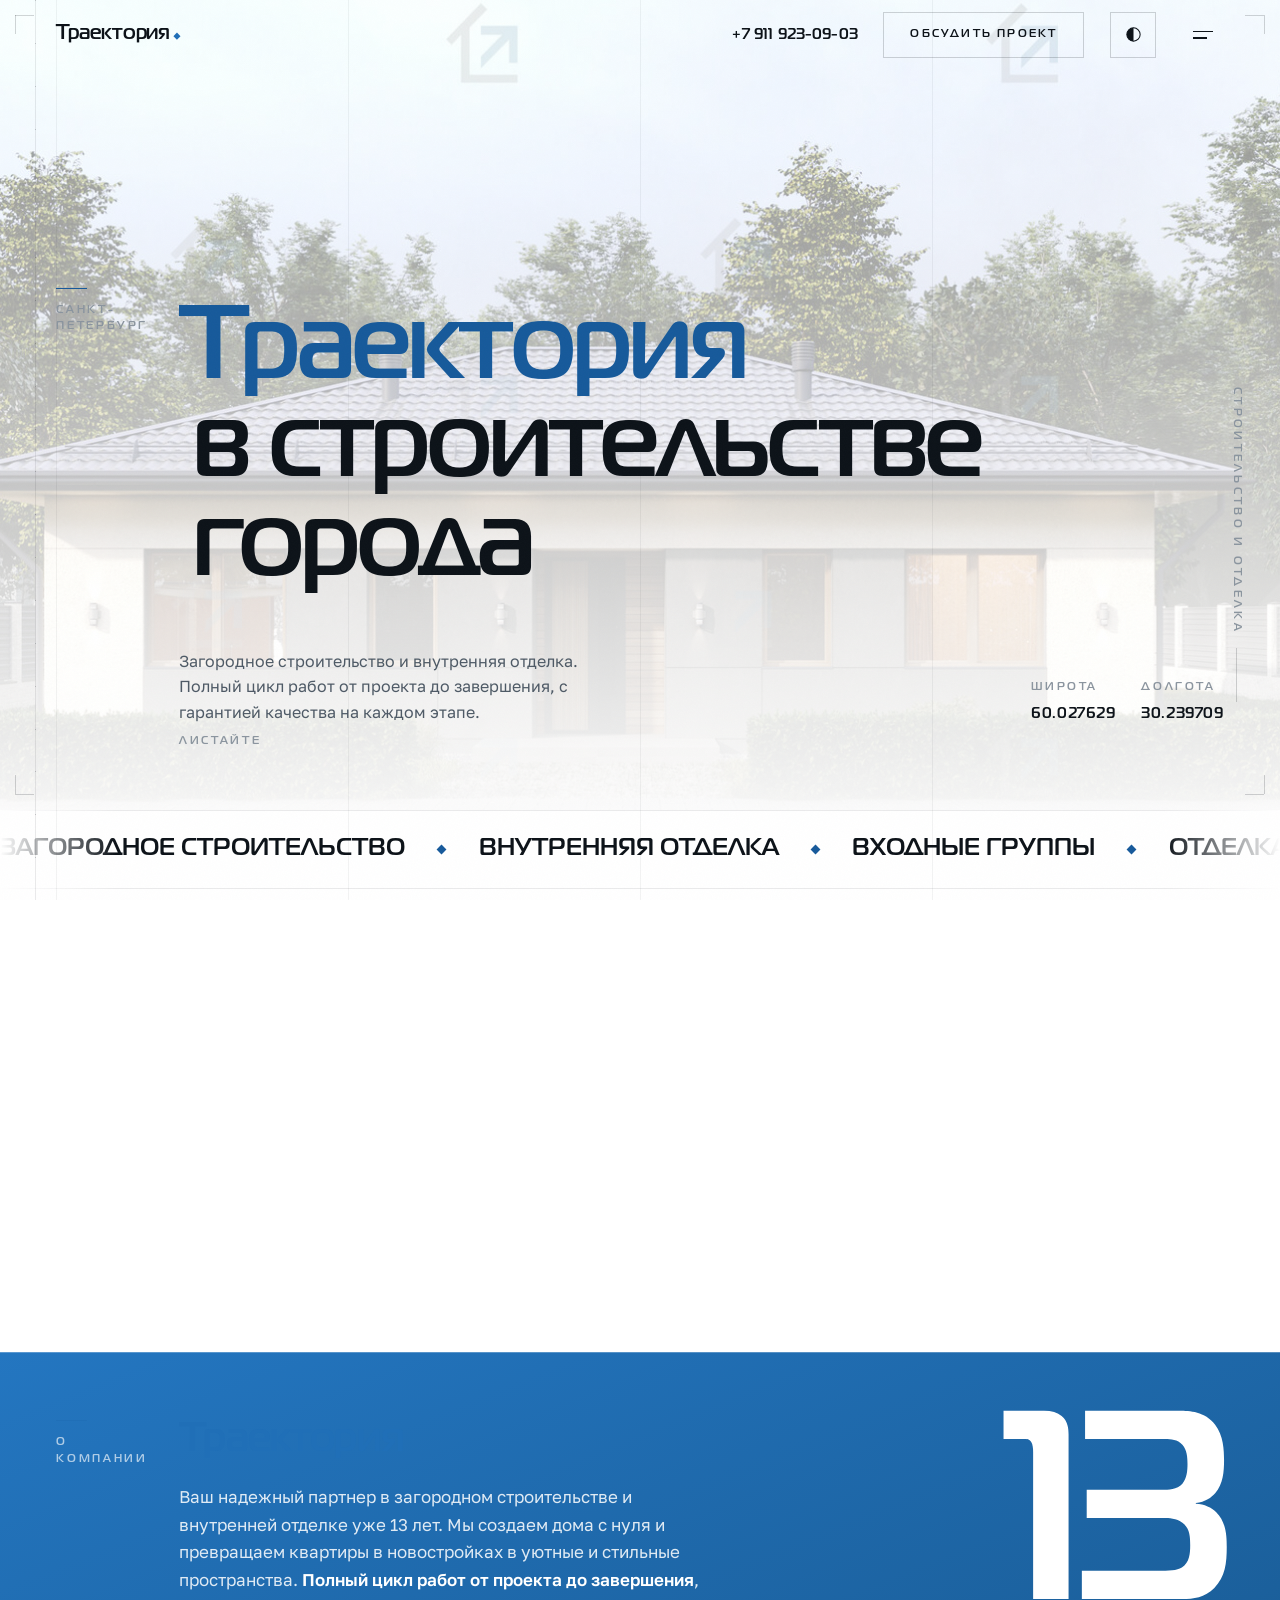
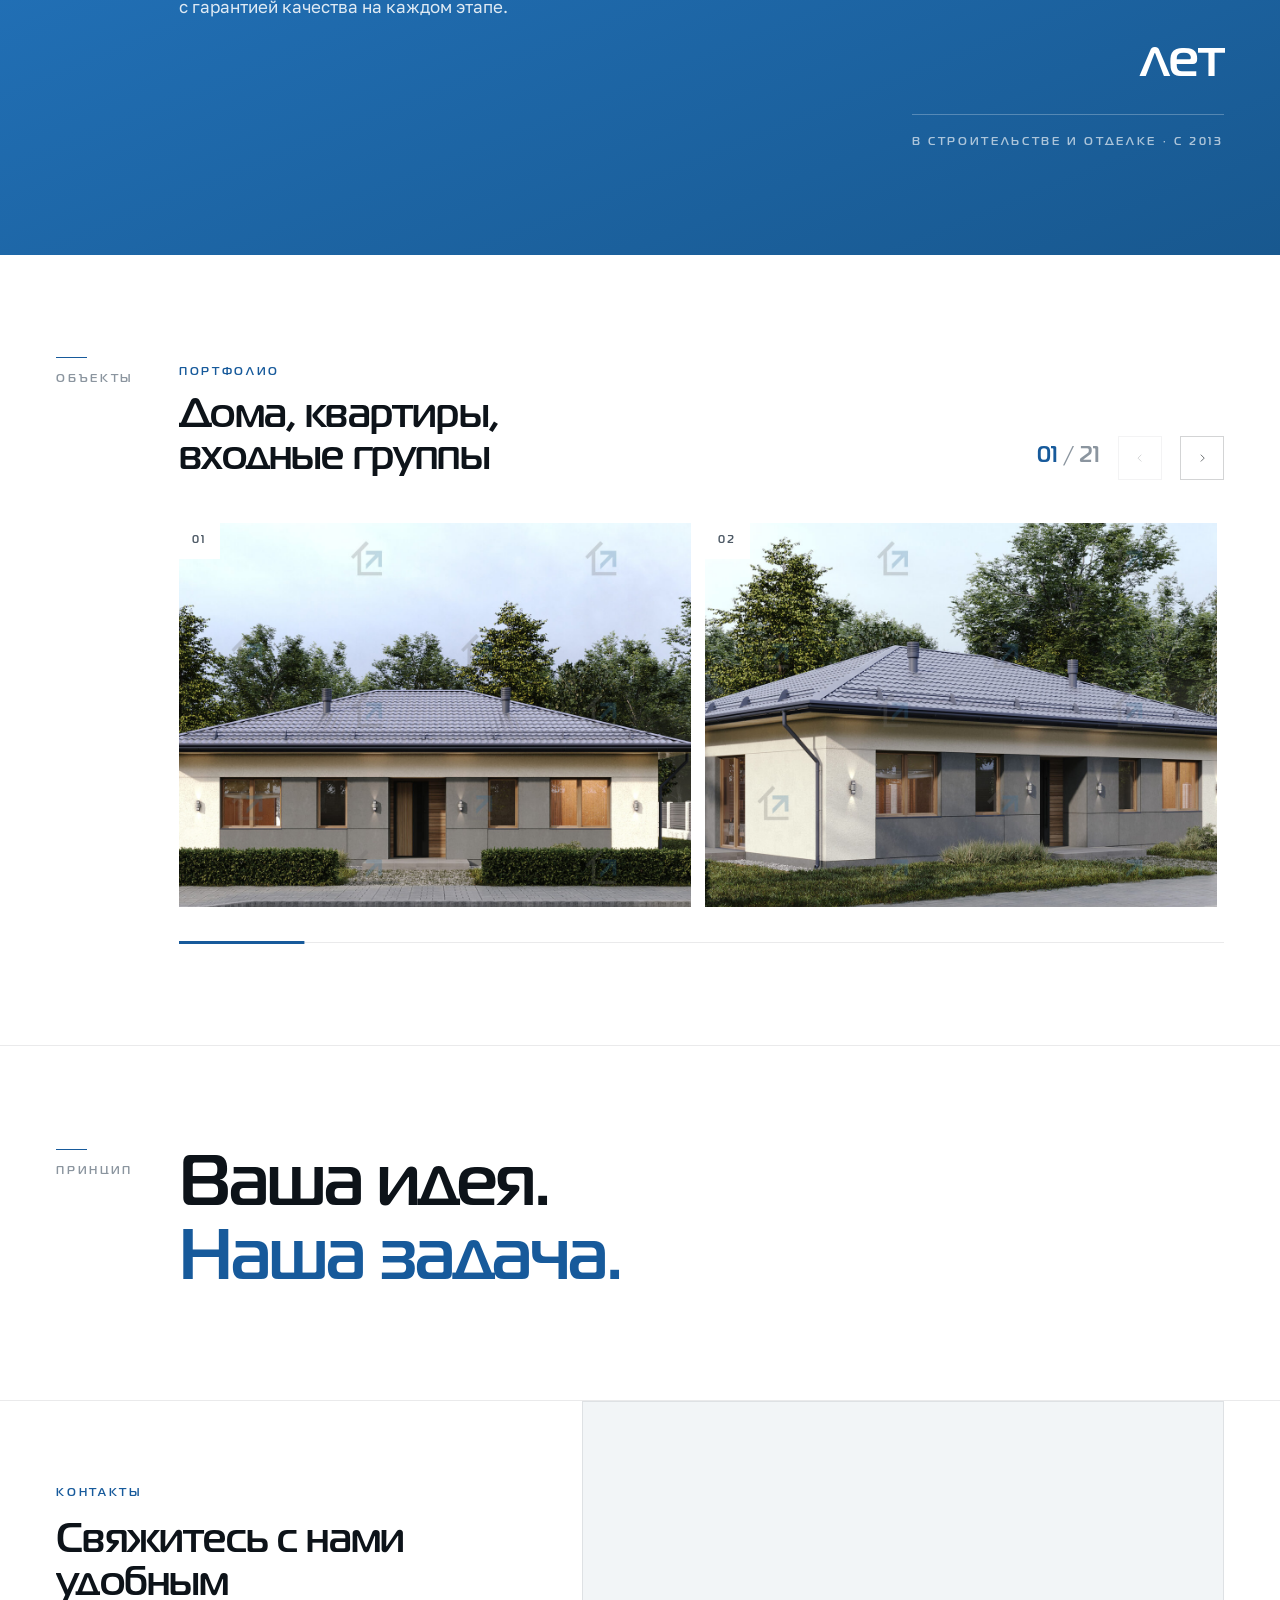
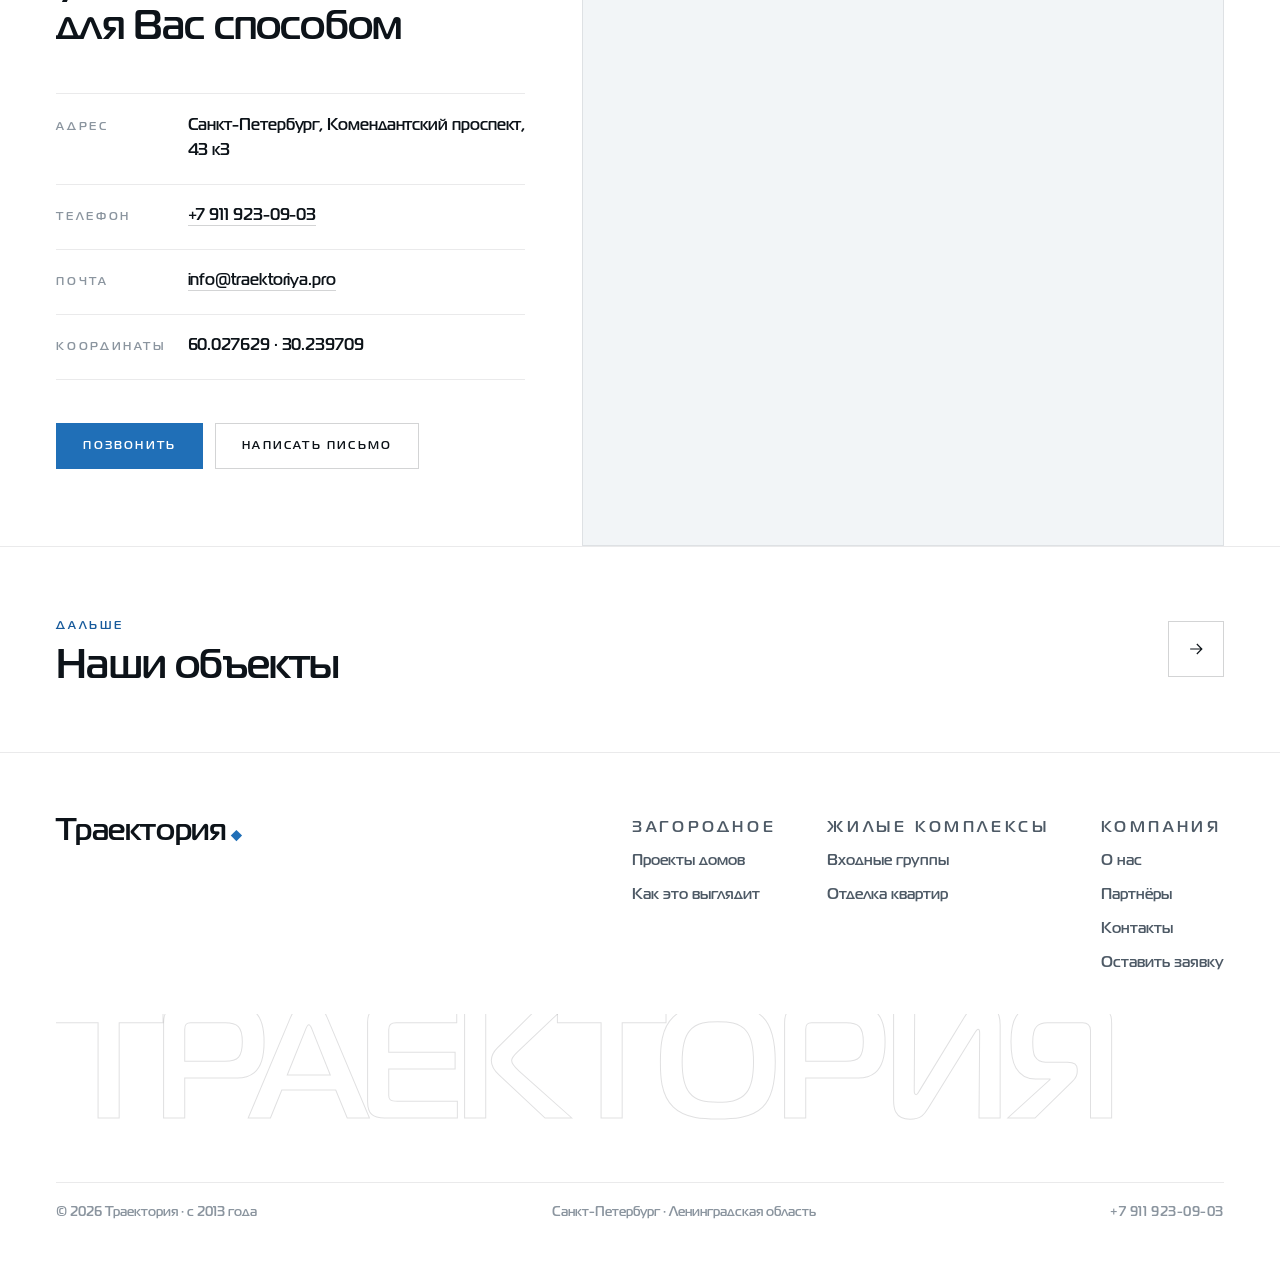
==== commit 6c966863: "чб версия" ====
--- a/index.html
+++ b/index.html
@@ -5,7 +5,9 @@
 <meta name="viewport" content="width=device-width, initial-scale=1, viewport-fit=cover">
 <title>Траектория. Строительство и отделка</title>
 <meta name="description" content="Траектория: загородное строительство и внутренняя отделка в Санкт-Петербурге и Ленинградской области. Полный цикл работ от проекта до завершения, с гарантией качества на каждом этапе. С 2013 года.">
-<meta name="theme-color" content="#0e1216">
+<meta name="color-scheme" content="light dark">
+<meta name="theme-color" content="#ffffff">
+<script>(function(){var t;try{t=localStorage.getItem('tr-theme');}catch(e){}document.documentElement.setAttribute('data-theme',t==='dark'?'dark':'light');if(t==='dark'){var m=document.querySelector('meta[name="theme-color"]');if(m)m.setAttribute('content','#0e1216');}})();</script>
 <link rel="icon" href="assets/img/brand/logo-dark.svg">
 <meta property="og:type" content="website">
 <meta property="og:title" content="Траектория. Строительство и отделка">
@@ -43,12 +45,13 @@
 
 <header class="hdr" id="hdr">
   <div class="hdr__in">
-    <a class="hdr__logo" href="index.html" aria-label="Траектория, на главную">
-      <img src="assets/img/brand/logo-dark.svg" alt="Траектория" width="160" height="38">
-    </a>
+    <a class="mark hdr__mark" href="index.html" aria-label="Траектория, на главную">Траектория</a>
     <nav class="hdr__nav" aria-label="Основное">
       <a class="hdr__tel mono" href="tel:+79119230903">+7 911 923-09-03</a>
       <a class="cta magnet" href="zayavka.html">Обсудить проект</a>
+      <button class="tgl" id="theme" type="button" aria-label="Включить тёмную тему" aria-pressed="false">
+        <svg viewBox="0 0 24 24" aria-hidden="true"><circle cx="12" cy="12" r="8.4"/><path d="M12 3.6a8.4 8.4 0 0 0 0 16.8z"/></svg>
+      </button>
       <button class="burger" id="burger" type="button" aria-label="Открыть меню" aria-expanded="false" aria-controls="sheet">
         <i></i><i></i>
       </button>
@@ -217,9 +220,7 @@
 <footer class="ftr">
   <div class="wrap">
     <div class="ftr__top">
-      <a class="ftr__logo" href="index.html" aria-label="Траектория, на главную">
-        <img src="assets/img/brand/logo-light.svg" alt="Траектория" width="180" height="54" loading="lazy">
-      </a>
+      <a class="mark ftr__mark-a" href="index.html" aria-label="Траектория, на главную">Траектория</a>
       <div class="ftr__cols">
         <div class="ftr__col">
           <span class="label">Загородное</span>
@@ -253,6 +254,64 @@
   <div class="dock__in">
     <a class="cta cta--solid" href="tel:+79119230903">Позвонить</a>
     <a class="cta" href="zayavka.html">Заявка</a>
+  </div>
+</div>
+
+<div class="modal" id="modal" role="dialog" aria-modal="true" aria-labelledby="modalTitle" aria-hidden="true">
+  <div class="modal__veil" data-modal-close></div>
+  <div class="modal__box" role="document">
+    <button class="modal__x" type="button" data-modal-close aria-label="Закрыть">
+      <svg viewBox="0 0 24 24" aria-hidden="true"><path d="M5 5l14 14M19 5L5 19"/></svg>
+    </button>
+    <div class="modal__in">
+      <span class="label label--brand" id="modalKicker">Заявка</span>
+      <h2 class="modal__t" id="modalTitle">Обсудим ваш проект</h2>
+      <p class="modal__lead" id="modalLead">Оставьте телефон, перезвоним и уточним задачу. Это ни к чему не обязывает.</p>
+
+      <form class="form form--tight" data-form novalidate>
+        <div class="two">
+          <div class="field">
+            <label>Как к вам обращаться</label>
+            <input name="name" type="text" autocomplete="name" placeholder="Имя">
+          </div>
+          <div class="field">
+            <label>Телефон</label>
+            <input name="tel" type="tel" autocomplete="tel" required placeholder="+7">
+          </div>
+        </div>
+        <div class="field">
+          <label>Направление</label>
+          <select name="kind">
+            <option>Строительство загородного дома</option>
+            <option>Отделка квартиры в новостройке</option>
+            <option>Входные группы в жилом комплексе</option>
+            <option>Внутренняя отделка дома</option>
+            <option>Пока не определился</option>
+          </select>
+        </div>
+        <input name="proj" type="hidden" value="">
+        <div class="field">
+          <label>Коротко о задаче</label>
+          <textarea name="msg" rows="3" placeholder="Участок, площадь, сроки, бюджет: всё, что уже понятно"></textarea>
+        </div>
+        <label class="agree">
+          <input name="ok" type="checkbox" required>
+          <span>Согласен на обработку персональных данных в соответствии с
+            <a href="#" data-policy>политикой обработки</a>.</span>
+        </label>
+        <button class="cta cta--solid form__send magnet" type="submit">Отправить заявку</button>
+        <p class="form__note" data-note>Перезваниваем в рабочее время. Если срочно, быстрее позвонить: <a class="mono" href="tel:+79119230903">+7 911 923-09-03</a>.</p>
+      </form>
+
+      <div class="thanks" data-done role="status">
+        <span class="tick" aria-hidden="true">
+          <svg viewBox="0 0 52 52"><circle class="tick__o" cx="26" cy="26" r="23"/><path class="tick__c" d="M15 27l8 8 15-16"/></svg>
+        </span>
+        <h3>Спасибо, заявка у нас</h3>
+        <p>Перезвоним на указанный номер. Если нужно быстрее — <a class="mono" href="tel:+79119230903">+7 911 923-09-03</a>.</p>
+        <button class="cta magnet" type="button" data-modal-close>Закрыть</button>
+      </div>
+    </div>
   </div>
 </div>
 
--- a/assets/site.css
+++ b/assets/site.css
@@ -19,7 +19,32 @@
   --text-mute:#66727e;
   --rule:rgba(232,236,239,.14);
   --rule-soft:rgba(232,236,239,.07);
-  --rule-ink:rgba(14,18,22,.14);
+
+  --on-brand:#fff;
+  --paper-bg:var(--paper);
+  --paper-fg:#0e1216;
+  --paper-dim:rgba(14,18,22,.84);
+  --paper-label:rgba(14,18,22,.46);
+  --paper-rule:rgba(14,18,22,.14);
+  --paper-accent:var(--brand);
+
+  --hdr-0:rgba(14,18,22,0);
+  --hdr-s:rgba(14,18,22,.78);
+  --scrim-a:rgba(14,18,22,.85);
+  --scrim-b:rgba(14,18,22,.55);
+  --scrim-s1:45%;
+  --scrim-s2:100%;
+  --phead-img:.5;
+  --lb-bg:rgba(8,11,14,.95);
+  --modal-veil:rgba(6,9,12,.72);
+  --modal-shadow:0 40px 90px -30px rgba(0,0,0,.7);
+  --dock-bg:rgba(14,18,22,.92);
+  --mark-stroke:rgba(232,236,239,.12);
+  --rules-line:rgba(124,138,150,.22);
+  --grain-o:.045;
+  --logo-f:brightness(0) invert(1);
+  --plogo-f:grayscale(1) brightness(1.7) contrast(.9);
+  --map-f:grayscale(1) invert(.915) contrast(.88) brightness(1.04);
 
   --display:'Magistral','Arial Narrow',Arial,sans-serif;
   --text-face:'Golos Text','Onest','Manrope',-apple-system,BlinkMacSystemFont,'Segoe UI',Roboto,Arial,sans-serif;
@@ -39,6 +64,46 @@
 
   --exp:cubic-bezier(.16,1,.3,1);
   --smooth:cubic-bezier(.5,0,0,1);
+}
+
+/* Светлая тема: белая основа, фирменный синий в ключевых блоках */
+:root[data-theme="light"]{
+  --ground:#fff;
+  --ground-2:#f2f5f7;
+  --ground-3:#e7ecf0;
+  --paper:#206fb7;
+  --paper-bg:linear-gradient(158deg,#2477c2,#18588f);
+  --paper-fg:#fff;
+  --paper-dim:rgba(255,255,255,.86);
+  --paper-label:rgba(255,255,255,.64);
+  --paper-rule:rgba(255,255,255,.26);
+  --paper-accent:#fff;
+
+  --brand-lift:#175a9b;
+
+  --text:#0d1319;
+  --text-dim:#4e5a66;
+  --text-mute:#8b959f;
+  --rule:rgba(13,19,25,.18);
+  --rule-soft:rgba(13,19,25,.085);
+
+  --hdr-0:rgba(255,255,255,0);
+  --hdr-s:rgba(255,255,255,.82);
+  --scrim-a:rgba(255,255,255,.5);
+  --scrim-b:rgba(255,255,255,.66);
+  --scrim-s1:38%;
+  --scrim-s2:100%;
+  --phead-img:.85;
+  --lb-bg:rgba(255,255,255,.96);
+  --modal-veil:rgba(11,17,23,.44);
+  --modal-shadow:0 40px 90px -34px rgba(13,19,25,.42);
+  --dock-bg:rgba(255,255,255,.93);
+  --mark-stroke:rgba(13,19,25,.13);
+  --rules-line:rgba(13,19,25,.1);
+  --grain-o:.026;
+  --logo-f:none;
+  --plogo-f:grayscale(1) brightness(.4) contrast(1.15);
+  --map-f:grayscale(1) contrast(.95) brightness(1.02);
 }
 
 *,*::before,*::after{box-sizing:border-box}
@@ -51,7 +116,7 @@
 img{display:block;max-width:100%}
 button{font:inherit;color:inherit;background:none;border:0;cursor:pointer}
 :focus-visible{outline:1px solid var(--brand-lift);outline-offset:4px}
-::selection{background:var(--brand);color:#fff}
+::selection{background:var(--brand);color:var(--on-brand)}
 
 .wrap{width:var(--col);margin-inline:auto}
 .grid{display:grid;grid-template-columns:var(--rail) minmax(0,1fr);gap:0 clamp(16px,2.6vw,44px)}
@@ -61,7 +126,7 @@
   .grid>.label{position:relative;top:auto;margin-bottom:14px}
 }
 
-.grain{position:fixed;inset:0;z-index:6;pointer-events:none;opacity:.045;contain:strict;
+.grain{position:fixed;inset:0;z-index:6;pointer-events:none;opacity:var(--grain-o);contain:strict;
   transform:translateZ(0);
   background-image:url("data:image/svg+xml;utf8,<svg xmlns='http://www.w3.org/2000/svg' width='180' height='180'><filter id='n'><feTurbulence type='fractalNoise' baseFrequency='.85' numOctaves='3' stitchTiles='stitch'/></filter><rect width='180' height='180' filter='url(%23n)' opacity='.85'/></svg>")}
 @media (prefers-reduced-motion:reduce){.grain{display:none}}
@@ -106,21 +171,25 @@
                margin-left:.25em;color:var(--text-mute)}
 
 /* Курсор */
-.cur,.cur-dot{position:fixed;left:0;top:0;z-index:95;pointer-events:none;border-radius:50%;
+.cur,.cur-dot{position:fixed;left:0;top:0;z-index:99;pointer-events:none;border-radius:50%;
               opacity:0;will-change:transform}
 .cur{width:40px;height:40px;margin:-20px 0 0 -20px;border:1px solid var(--rule);
      transition:opacity .3s,width .4s var(--exp),height .4s var(--exp),margin .4s var(--exp),
                 background-color .4s var(--smooth),border-color .4s}
 .cur-dot{width:5px;height:5px;margin:-2.5px 0 0 -2.5px;background:var(--brand-lift);transition:opacity .3s}
 .cur__t{position:absolute;inset:0;display:grid;place-items:center;font-family:var(--display);font-size:9px;font-weight:700;
-        letter-spacing:.16em;color:#fff;opacity:0;transition:opacity .3s}
+        letter-spacing:.16em;color:var(--on-brand);opacity:0;transition:opacity .3s}
 .has-cur .cur,.has-cur .cur-dot{opacity:1}
 .has-cur .cur.hot{width:72px;height:72px;margin:-36px 0 0 -36px;border-color:var(--brand-lift);
                   background:rgba(74,154,226,.12)}
 .has-cur .cur.grab{width:82px;height:82px;margin:-41px 0 0 -41px;border-color:transparent;background:var(--brand)}
 .has-cur .cur.grab .cur__t{opacity:1}
 .has-cur .cur-dot.hide{opacity:0}
-@media (hover:hover) and (pointer:fine){.has-cur,.has-cur a,.has-cur button,.has-cur .rail{cursor:none}}
+@media (hover:hover) and (pointer:fine){
+  .has-cur,.has-cur a,.has-cur button,.has-cur .rail,
+  .has-cur .lb,.has-cur .lb *,.has-cur .modal,.has-cur .modal *,
+  .has-cur input,.has-cur select,.has-cur textarea,.has-cur label{cursor:none}
+}
 @media (hover:none),(pointer:coarse),(prefers-reduced-motion:reduce){.cur,.cur-dot{display:none}}
 
 /* Шкала слева */
@@ -133,15 +202,14 @@
 
 /* Шапка */
 .hdr{position:fixed;top:0;left:0;right:0;z-index:40;padding-top:env(safe-area-inset-top,0px);
-     background:rgba(14,18,22,0);transition:background .45s var(--smooth)}
+     background:var(--hdr-0);transition:background .45s var(--smooth)}
 .hdr::after{content:'';position:absolute;left:0;right:0;bottom:0;height:1px;background:var(--rule-soft);
             opacity:0;transition:opacity .45s}
-.hdr.solid{background:rgba(14,18,22,.78);backdrop-filter:blur(18px) saturate(150%);
+.hdr.solid{background:var(--hdr-s);backdrop-filter:blur(18px) saturate(150%);
            -webkit-backdrop-filter:blur(18px) saturate(150%)}
 .hdr.solid::after{opacity:1}
 .hdr__in{width:var(--col);margin-inline:auto;height:var(--hdr);
          display:flex;align-items:center;justify-content:space-between;gap:24px}
-.hdr__logo img{height:clamp(26px,2.1vw,38px);width:auto;filter:brightness(0) invert(1)}
 .hdr__nav{display:flex;align-items:center;gap:clamp(16px,2vw,34px)}
 .hdr__tel{font-family:var(--display);font-size:15px;font-weight:700;letter-spacing:.01em;font-variant-numeric:tabular-nums;position:relative}
 .hdr__tel::after{content:'';position:absolute;left:0;right:0;bottom:-4px;height:1px;background:var(--brand-lift);
@@ -156,13 +224,17 @@
      transition:color .45s var(--smooth),border-color .45s,transform .5s var(--exp)}
 .cta::before{content:'';position:absolute;inset:0;z-index:-1;background:var(--brand);
              transform:translateY(101%);transition:transform .55s var(--exp)}
-.cta:hover{color:#fff;border-color:var(--brand)}
+.cta:hover{color:var(--on-brand);border-color:var(--brand)}
 .cta:hover::before{transform:none}
-.cta--solid{background:var(--brand);border-color:var(--brand);color:#fff}
+.cta--solid{background:var(--brand);border-color:var(--brand);color:var(--on-brand)}
 .cta--solid::before{background:#fff}
-.cta--solid:hover{color:var(--ink)}
-.cta--ink{border-color:var(--rule-ink);color:var(--ink)}
-.cta--ink:hover{color:#fff;border-color:var(--brand)}
+.cta--solid:hover{color:var(--brand)}
+.cta--ink{border-color:var(--paper-rule);color:var(--paper-fg)}
+.cta--ink::before{background:var(--paper-fg)}
+.cta--ink:hover{color:var(--paper);border-color:var(--paper-fg)}
+.section--paper .cta:not(.cta--solid){border-color:var(--paper-rule);color:var(--paper-fg)}
+.section--paper .cta:not(.cta--solid)::before{background:var(--paper-fg)}
+.section--paper .cta:not(.cta--solid):hover{color:var(--paper);border-color:var(--paper-fg)}
 
 .burger{width:42px;height:42px;display:grid;place-items:center;position:relative}
 .burger i{position:absolute;left:11px;right:11px;height:1.5px;background:currentColor;transition:.45s var(--exp)}
@@ -194,9 +266,9 @@
        border-bottom:1px solid var(--rule-soft);position:relative;overflow:hidden}
 .phead--img{border-bottom:0}
 .phead__bg{position:absolute;inset:0;z-index:0}
-.phead__bg img{width:100%;height:100%;object-fit:cover;opacity:.5}
+.phead__bg img{width:100%;height:100%;object-fit:cover;opacity:var(--phead-img)}
 .phead__bg::after{content:'';position:absolute;inset:0;
-  background:linear-gradient(180deg,rgba(14,18,22,.85),rgba(14,18,22,.55) 45%,var(--ground))}
+  background:linear-gradient(180deg,var(--scrim-a),var(--scrim-b) var(--scrim-s1),var(--ground) var(--scrim-s2))}
 .phead__in{position:relative;z-index:2}
 .phead h1{margin:14px 0 0;font-family:var(--display);font-weight:700;font-size:var(--d2);
           line-height:1.02;letter-spacing:-.028em}
@@ -225,9 +297,9 @@
 /* Карточки объектов */
 .section{padding:clamp(64px,8vw,140px) 0}
 .section--tight{padding:clamp(48px,5vw,90px) 0}
-.section--paper{background:var(--paper);color:var(--ink)}
-.section--paper .label{color:rgba(14,18,22,.46)}
-.section--paper .label--brand{color:var(--brand)}
+.section--paper{background:var(--paper-bg);color:var(--paper-fg)}
+.section--paper .label{color:var(--paper-label)}
+.section--paper .label--brand{color:var(--paper-accent)}
 .shead{margin:0 0 clamp(26px,3vw,48px)}
 .shead h2{margin:12px 0 0;font-family:var(--display);font-weight:700;font-size:var(--d3);
           line-height:1.04;letter-spacing:-.02em}
@@ -279,20 +351,20 @@
               transform:scaleX(.12);transform-origin:0 50%;will-change:transform}
 .arw{width:clamp(44px,3.4vw,56px);height:clamp(44px,3.4vw,56px);border:1px solid var(--rule);
      display:grid;place-items:center;transition:background .4s var(--smooth),border-color .4s,color .4s}
-.arw:hover{background:var(--brand);border-color:var(--brand);color:#fff}
+.arw:hover{background:var(--brand);border-color:var(--brand);color:var(--on-brand)}
 .arw:disabled{opacity:.28}
 .arw:disabled:hover{background:none;border-color:var(--rule);color:inherit}
 .arw svg{width:34%;fill:none;stroke:currentColor;stroke-width:1.4}
 
 /* Статья */
 .article{max-width:62ch}
-.article p{margin:0 0 1.15em;font-size:clamp(17px,1.28vw,22px);line-height:1.62;color:rgba(14,18,22,.84)}
+.article p{margin:0 0 1.15em;font-size:clamp(17px,1.28vw,22px);line-height:1.62;color:var(--paper-dim)}
 .article p:last-child{margin-bottom:0}
-.article strong{font-weight:600;color:var(--ink)}
+.article strong{font-weight:600;color:var(--paper-fg)}
 .article--dark p{color:var(--text-dim)}
 .article--dark strong{color:var(--text)}
 .lede{font-size:clamp(19px,1.6vw,28px) !important;line-height:1.45 !important;
-      color:var(--ink) !important;font-weight:500}
+      color:var(--paper-fg) !important;font-weight:500}
 .article--dark .lede{color:var(--text) !important}
 
 .fig{text-align:right;padding-top:6px}
@@ -301,7 +373,7 @@
         letter-spacing:-.05em;font-variant-numeric:tabular-nums}
 .fig__u{display:block;font-family:var(--display);font-weight:700;font-size:clamp(34px,4.1vw,66px);
         line-height:1;letter-spacing:-.02em;margin-top:.1em}
-.fig__rule{height:1px;background:var(--rule-ink);margin:clamp(18px,2vw,30px) 0 12px;
+.fig__rule{height:1px;background:var(--paper-rule);margin:clamp(18px,2vw,30px) 0 12px;
            transform:scaleX(0);transform-origin:100% 50%;transition:transform 1.1s var(--exp) .25s}
 @media (max-width:900px){.fig__rule{transform-origin:0 50%}}
 .fig.in .fig__rule{transform:scaleX(1)}
@@ -311,7 +383,7 @@
 .fact{display:grid;grid-template-columns:clamp(96px,11vw,170px) minmax(0,1fr);gap:16px;
       padding:clamp(15px,1.5vw,24px) 0;border-top:1px solid var(--rule-soft);align-items:baseline}
 .facts .fact:last-child{border-bottom:1px solid var(--rule-soft)}
-.section--paper .fact{border-color:var(--rule-ink)}
+.section--paper .fact{border-color:var(--paper-rule)}
 .fact__v{font-family:var(--display);font-weight:700;font-size:clamp(16px,1.12vw,19px);letter-spacing:-.005em}
 
 /* Партнёры */
@@ -322,12 +394,12 @@
 .partner:hover{border-color:var(--rule);background:var(--ground-2)}
 .partner__logo{height:56px;display:flex;align-items:center}
 .partner__logo img{max-height:56px;width:auto;object-fit:contain;
-                   filter:grayscale(1) brightness(1.7) contrast(.9);opacity:.92}
+                   filter:var(--plogo-f);opacity:.92}
 .partner__name{font-family:var(--display);font-weight:700;font-size:var(--d4);line-height:1.1}
 .partner__txt{font-size:15px;line-height:1.55;color:var(--text-dim)}
 
 /* Просмотр фото */
-.lb{position:fixed;inset:0;z-index:98;background:rgba(8,11,14,.95);
+.lb{position:fixed;inset:0;z-index:98;background:var(--lb-bg);
     backdrop-filter:blur(10px);-webkit-backdrop-filter:blur(10px);
     display:grid;grid-template-rows:auto 1fr auto;gap:14px;
     padding:clamp(14px,2vw,30px) clamp(14px,2vw,30px) calc(clamp(14px,2vw,30px) + env(safe-area-inset-bottom,0px));
@@ -367,10 +439,9 @@
 .contact__cta{display:flex;flex-wrap:wrap;gap:12px}
 .contact__map{position:relative;min-height:clamp(320px,42vw,620px);background:var(--ground-2)}
 .contact__map iframe{position:absolute;inset:0;width:100%;height:100%;border:0;
-                     filter:grayscale(1) invert(.915) contrast(.88) brightness(1.04)}
+                     filter:var(--map-f)}
 .contact__map::after{content:'';position:absolute;inset:0;pointer-events:none;
-                     box-shadow:inset 0 0 0 1px var(--rule-soft);
-                     background:linear-gradient(90deg,rgba(14,18,22,.5),transparent 28%)}
+                     box-shadow:inset 0 0 0 1px var(--rule-soft)}
 
 /* Переход между разделами */
 .next{border-top:1px solid var(--rule-soft);display:block;padding:clamp(44px,5vw,84px) 0;
@@ -387,7 +458,6 @@
 .ftr{border-top:1px solid var(--rule-soft);padding:clamp(44px,5vw,80px) 0 clamp(26px,3vw,44px)}
 .ftr__top{display:flex;flex-wrap:wrap;align-items:flex-start;justify-content:space-between;
           gap:26px clamp(24px,4vw,60px)}
-.ftr__logo img{height:clamp(38px,3.2vw,54px);width:auto;filter:brightness(0) invert(1);opacity:.9}
 .ftr__cols{display:flex;flex-wrap:wrap;gap:clamp(24px,4vw,72px)}
 .ftr__col{display:grid;gap:10px;align-content:start}
 .ftr__col a,.ftr__col span{font-family:var(--display);font-size:15px;color:var(--text-dim)}
@@ -397,7 +467,7 @@
           font-family:var(--display);font-size:13px;color:var(--text-mute);font-variant-numeric:tabular-nums}
 
 .dock{position:fixed;left:0;right:0;bottom:0;z-index:38;display:none;
-      background:rgba(14,18,22,.92);backdrop-filter:blur(16px);-webkit-backdrop-filter:blur(16px);
+      background:var(--dock-bg);backdrop-filter:blur(16px);-webkit-backdrop-filter:blur(16px);
       border-top:1px solid var(--rule-soft);
       padding:10px var(--gut) calc(10px + env(safe-area-inset-bottom,0px));
       transform:translate3d(0,120%,0);transition:transform .55s var(--exp)}
@@ -408,13 +478,13 @@
   .dock{display:block}
   .ftr{padding-bottom:104px}
 }
-.skip{position:absolute;left:-9999px;top:0;z-index:200;background:var(--brand);color:#fff;padding:12px 18px}
+.skip{position:absolute;left:-9999px;top:0;z-index:200;background:var(--brand);color:var(--on-brand);padding:12px 18px}
 .skip:focus{left:12px;top:12px}
 
 /* Чертёжная сетка: вертикальные волосяные линии по колонкам */
 .rules{position:fixed;inset:0;z-index:1;pointer-events:none;display:flex;justify-content:center;contain:strict}
 .rules i{width:var(--col);height:100%;opacity:.5;
-  background-image:repeating-linear-gradient(90deg,rgba(124,138,150,.22) 0 1px,transparent 1px calc(100% / 4))}
+  background-image:repeating-linear-gradient(90deg,var(--rules-line) 0 1px,transparent 1px calc(100% / 4))}
 @media (max-width:820px){.rules{display:none}}
 
 /* Угловые метки */
@@ -455,12 +525,12 @@
   opacity:0;transform:translate(-6px,6px);
   transition:opacity .45s var(--smooth),transform .55s var(--exp),background .45s,border-color .45s}
 .card:hover .card__go{opacity:1;transform:none;background:var(--brand);border-color:var(--brand)}
-.card__go svg{width:16px;fill:none;stroke:#fff;stroke-width:1.5}
+.card__go svg{width:16px;fill:none;stroke:var(--on-brand);stroke-width:1.5}
 
 /* Знак компании в подвале */
 .ftr__mark{margin-top:clamp(26px,3vw,46px);font-family:var(--display);font-weight:700;
   font-size:clamp(46px,12.5vw,210px);line-height:.78;letter-spacing:-.045em;white-space:nowrap;
-  color:transparent;-webkit-text-stroke:1px rgba(232,236,239,.12);user-select:none;overflow:hidden}
+  color:transparent;-webkit-text-stroke:1px var(--mark-stroke);user-select:none;overflow:hidden}
 
 /* Проект загородного дома: изображение, описание, спецификация */
 .proj{display:grid;grid-template-columns:minmax(0,1.05fr) minmax(0,.95fr);
@@ -527,3 +597,106 @@
          font-size:clamp(22px,2.2vw,36px);line-height:1.1}
 .done p{margin:0;color:var(--text-dim);font-size:clamp(15px,1.05vw,18px);line-height:1.6}
 .form.hide{display:none}
+
+/* Подписи поверх фотографий: остаются светлыми в обеих темах */
+.card__body{color:#fff}
+.card__meta{color:rgba(255,255,255,.72)}
+
+/* Переключатель темы */
+.tgl{width:46px;height:46px;flex:0 0 auto;display:grid;place-items:center;
+     border:1px solid var(--rule);color:var(--text);
+     transition:border-color .45s var(--smooth),background .45s var(--smooth),color .45s}
+.tgl:hover{border-color:var(--brand);color:var(--brand-lift)}
+.tgl svg{width:19px;height:19px;transition:transform .7s var(--exp)}
+.tgl svg circle{fill:none;stroke:currentColor;stroke-width:1.3}
+.tgl svg path{fill:currentColor;stroke:none}
+:root[data-theme="dark"] .tgl svg{transform:rotate(180deg)}
+@media (prefers-reduced-motion:reduce){.tgl svg{transition:none}}
+
+/* Узкие экраны: заявка живёт в нижней панели, шапку не перегружаем */
+@media (max-width:760px){
+  .hdr__nav>.cta{display:none}
+  .tgl{width:42px;height:42px}
+}
+
+/* ── Надпись вместо логотипа ── */
+.mark{font-family:var(--display);font-weight:700;line-height:1;display:inline-flex;align-items:baseline;
+      letter-spacing:-.012em;white-space:nowrap;position:relative}
+.mark::after{content:'';width:.26em;height:.26em;margin-left:.22em;background:var(--brand);
+             flex:0 0 auto;transform:rotate(45deg) translateY(-.02em);
+             transition:transform .6s var(--exp),background .4s}
+.mark:hover::after{transform:rotate(225deg) translateY(-.02em);background:var(--brand-lift)}
+.hdr__mark{font-size:clamp(19px,1.6vw,25px)}
+.ftr__mark-a{font-size:clamp(26px,2.4vw,38px)}
+
+/* ── Карточки партнёров: перелив в фирменный цвет ── */
+.partner{position:relative;isolation:isolate;overflow:hidden}
+.partner::before{content:'';position:absolute;inset:0;z-index:-1;opacity:0;
+  background:linear-gradient(118deg,var(--p1,#206fb7),var(--p2,#0e1216) 52%,var(--p1,#206fb7));
+  background-size:230% 230%;background-position:0% 50%;
+  transition:opacity .55s var(--smooth)}
+.partner:hover::before,.partner:focus-within::before{opacity:1;animation:pflow 7s ease-in-out infinite}
+.partner:hover,.partner:focus-within{border-color:transparent;color:#fff}
+.partner:hover .label,.partner:focus-within .label{color:rgba(255,255,255,.72)}
+.partner:hover .partner__txt,.partner:focus-within .partner__txt{color:rgba(255,255,255,.9)}
+.partner:hover .partner__mark,.partner:focus-within .partner__mark{filter:brightness(0) invert(1);opacity:1}
+@keyframes pflow{0%{background-position:0% 50%}50%{background-position:100% 50%}100%{background-position:0% 50%}}
+@media (prefers-reduced-motion:reduce){.partner:hover::before{animation:none}}
+.partner__logo{height:auto;min-height:0;display:block}
+.partner__mark{max-height:40px;width:auto;object-fit:contain;object-position:left center;
+               filter:var(--plogo-f);opacity:.9;display:none;
+               transition:filter .55s var(--smooth),opacity .55s}
+.partner__mark.on{display:block}
+.partner:has(.partner__mark.on) .partner__logo{min-height:40px}
+
+/* ── Всплывающая форма заявки ── */
+.modal{position:fixed;inset:0;z-index:97;display:grid;place-items:center;
+       padding:clamp(14px,3vw,40px);opacity:0;visibility:hidden;
+       transition:opacity .4s var(--smooth),visibility .4s}
+.modal.on{opacity:1;visibility:visible}
+.modal__veil{position:absolute;inset:0;background:var(--modal-veil);
+             backdrop-filter:blur(10px);-webkit-backdrop-filter:blur(10px)}
+.modal__box{position:relative;width:min(680px,100%);max-height:100%;overflow-y:auto;
+            background:var(--ground);border:1px solid var(--rule);box-shadow:var(--modal-shadow);
+            padding:clamp(26px,3.4vw,52px);
+            transform:translateY(22px) scale(.985);
+            transition:transform .6s var(--exp)}
+.modal.on .modal__box{transform:none}
+.modal__x{position:absolute;right:0;top:0;width:52px;height:52px;display:grid;place-items:center;
+          color:var(--text-mute);transition:color .35s,background .35s}
+.modal__x:hover{color:var(--text);background:var(--ground-2)}
+.modal__x svg{width:15px;height:15px;fill:none;stroke:currentColor;stroke-width:1.4}
+.modal__t{margin:12px 0 0;font-family:var(--display);font-weight:700;
+          font-size:clamp(24px,2.4vw,40px);line-height:1.05;letter-spacing:-.022em}
+.modal__lead{margin:12px 0 clamp(22px,2.4vw,34px);color:var(--text-dim);
+             font-size:clamp(15px,1.05vw,18px);line-height:1.55;max-width:46ch}
+.form--tight{gap:clamp(15px,1.5vw,20px);max-width:none}
+.form--tight .form__send{height:52px}
+@media (prefers-reduced-motion:reduce){.modal,.modal__box{transition:none}}
+
+/* ── Галочка с благодарностью ── */
+.thanks{display:none;text-align:left}
+.thanks.on{display:block}
+.thanks h3{margin:18px 0 10px;font-family:var(--display);font-weight:700;
+           font-size:clamp(22px,2.2vw,34px);line-height:1.1;letter-spacing:-.02em}
+.thanks p{margin:0 0 clamp(22px,2.4vw,32px);color:var(--text-dim);
+          font-size:clamp(15px,1.05vw,18px);line-height:1.6}
+.tick{display:block;width:clamp(54px,5vw,72px);height:clamp(54px,5vw,72px)}
+.done .tick{margin-bottom:6px}
+.tick svg{width:100%;height:100%;fill:none;stroke-linecap:round;stroke-linejoin:round}
+.tick__o{stroke:var(--brand);stroke-width:2;
+         stroke-dasharray:152;stroke-dashoffset:152;transform-origin:50% 50%;transform:rotate(-90deg)}
+.tick__c{stroke:var(--brand);stroke-width:3.4;stroke-dasharray:44;stroke-dashoffset:44}
+.thanks.on .tick__o,.done.on .tick__o{animation:tickO .7s var(--exp) forwards}
+.thanks.on .tick__c,.done.on .tick__c{animation:tickC .45s var(--exp) .5s forwards}
+@keyframes tickO{to{stroke-dashoffset:0}}
+@keyframes tickC{to{stroke-dashoffset:0}}
+@media (prefers-reduced-motion:reduce){
+  .tick__o,.tick__c{stroke-dashoffset:0;animation:none}
+}
+
+/* Подсказка формы при ошибке */
+.form__note--warn{color:var(--brand-lift)}
+
+/* После отправки заголовок окна уступает место благодарности */
+.modal__in.sent>.label,.modal__in.sent>.modal__t,.modal__in.sent>.modal__lead{display:none}
